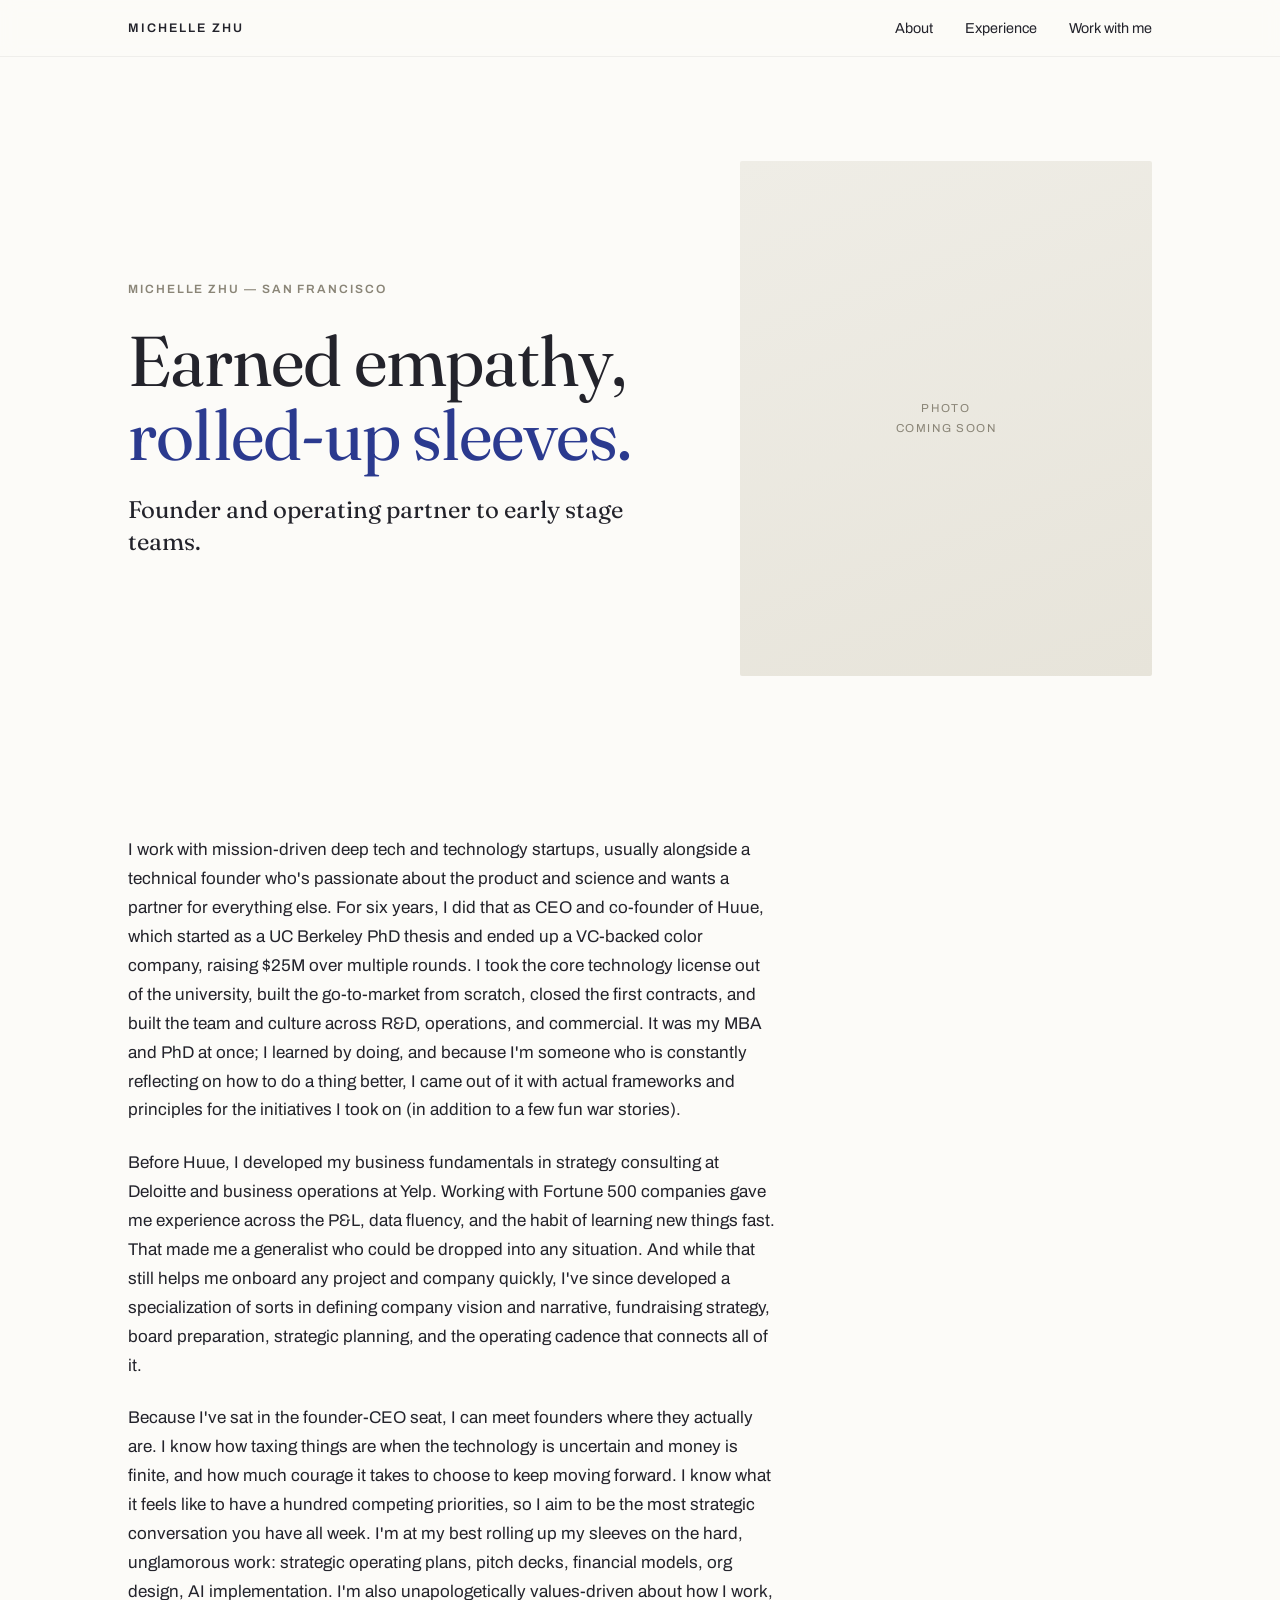
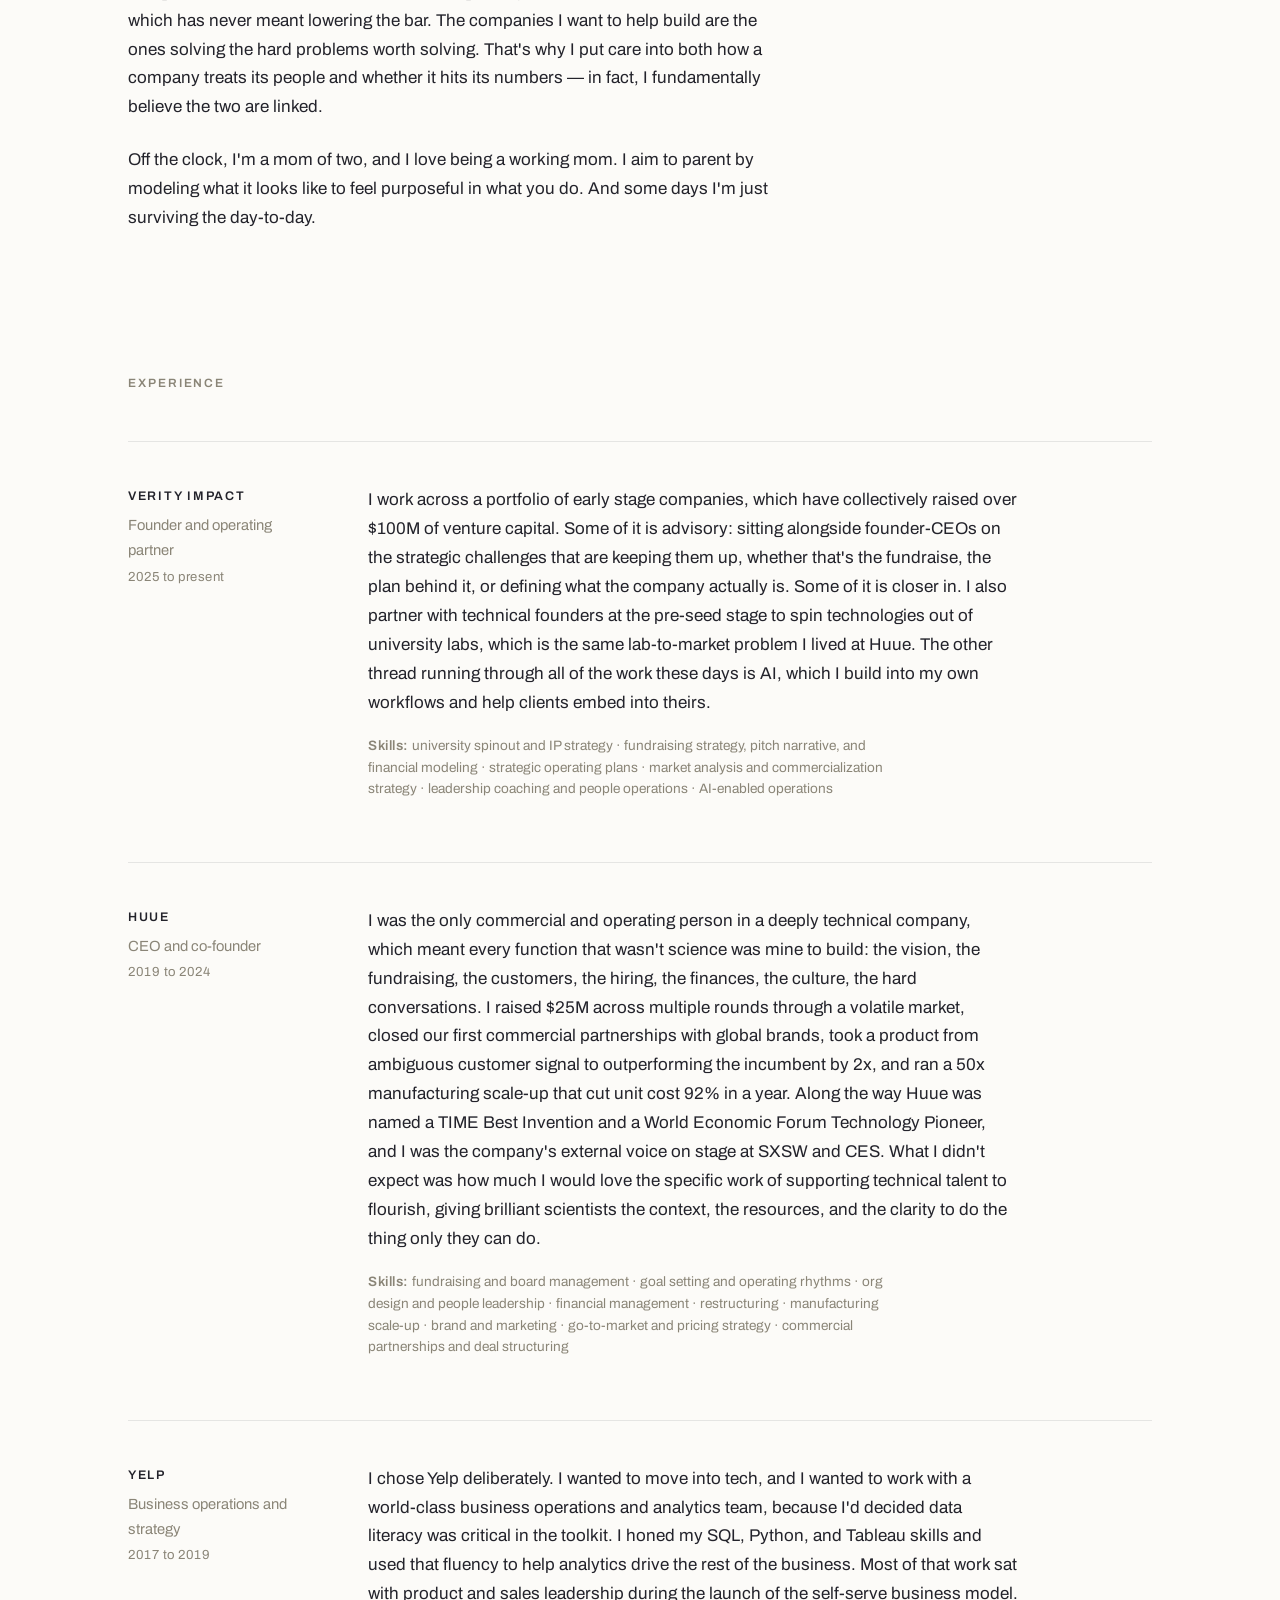
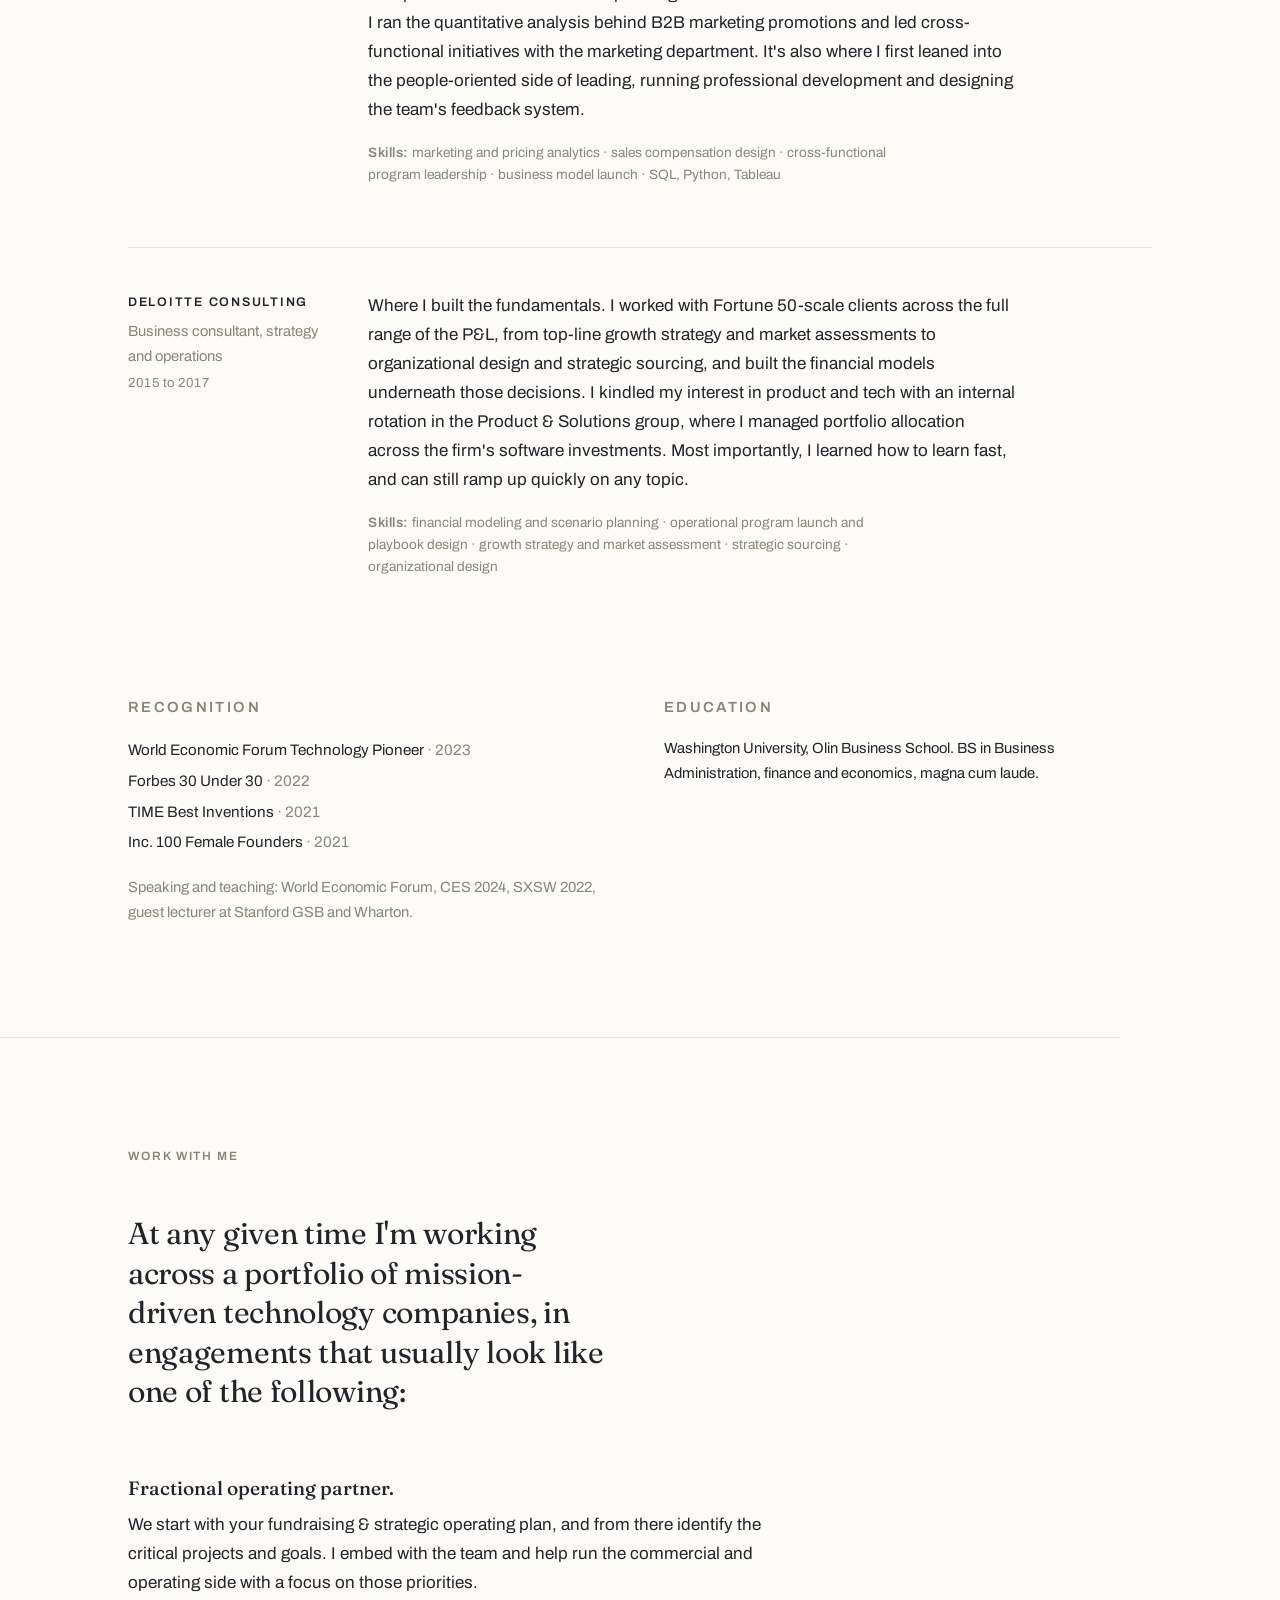
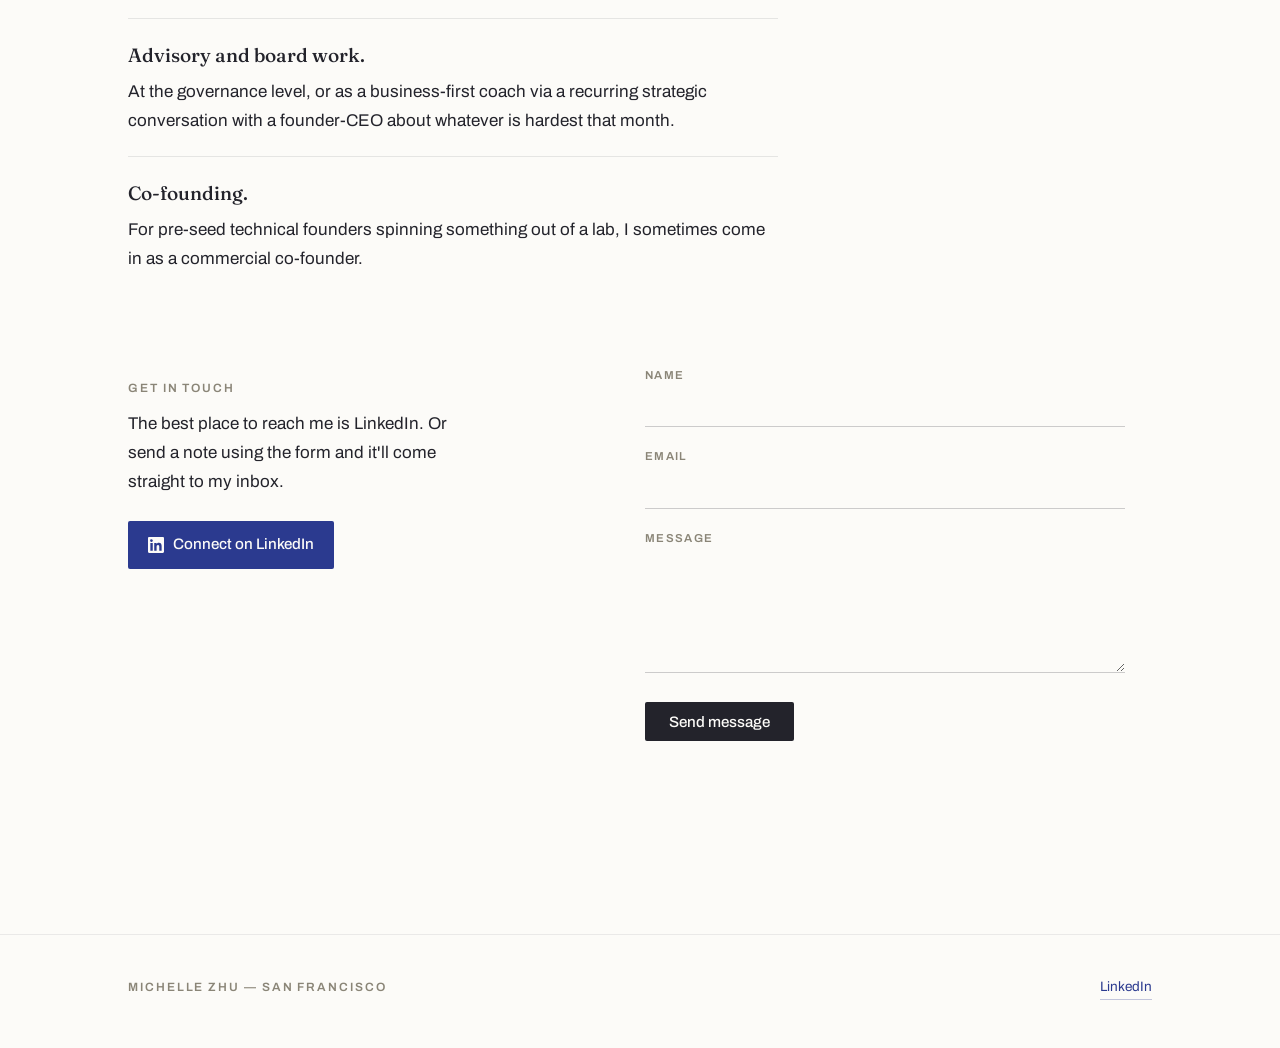
==== index.html @ 16672017 "Build personal website: single-page index.html per brief" ====
<!DOCTYPE html>
<html lang="en">
<head>
  <meta charset="UTF-8" />
  <meta name="viewport" content="width=device-width, initial-scale=1.0" />
  <title>Michelle Zhu</title>
  <meta name="description" content="Michelle Zhu — founder and operating partner to early stage deep tech and technology teams." />

  <!-- Google Fonts: Fraunces (display) + Archivo (body/UI) -->
  <link rel="preconnect" href="https://fonts.googleapis.com" />
  <link rel="preconnect" href="https://fonts.gstatic.com" crossorigin />
  <link href="https://fonts.googleapis.com/css2?family=Archivo:wght@400;500;600&family=Fraunces:opsz,wght@9..144,400;9..144,500&display=swap" rel="stylesheet" />

  <style>
    :root {
      --paper: #FCFBF8;
      --ink: #23232B;
      --indigo: #2B3A8F;
      --warm-gray: #8A8577;

      --display: "Fraunces", Georgia, serif;
      --body: "Archivo", -apple-system, BlinkMacSystemFont, "Segoe UI", sans-serif;

      --measure: 65ch;
      --max: 1120px;
    }

    * { box-sizing: border-box; }

    html { scroll-behavior: smooth; }

    body {
      margin: 0;
      background: var(--paper);
      color: var(--ink);
      font-family: var(--body);
      font-size: 1.0625rem;
      line-height: 1.7;
      -webkit-font-smoothing: antialiased;
      text-rendering: optimizeLegibility;
    }

    /* Selection nods to the accent */
    ::selection { background: rgba(43, 58, 143, 0.14); }

    a {
      color: var(--indigo);
      text-decoration: none;
      border-bottom: 1px solid rgba(43, 58, 143, 0.28);
      transition: border-color 0.15s ease;
    }
    a:hover { border-bottom-color: var(--indigo); }

    /* ---------- Layout helpers ---------- */
    .wrap {
      width: 100%;
      max-width: var(--max);
      margin: 0 auto;
      padding: 0 clamp(1.25rem, 5vw, 3rem);
    }

    .measure { max-width: var(--measure); }

    .label {
      font-family: var(--body);
      font-size: 0.75rem;
      font-weight: 600;
      letter-spacing: 0.16em;
      text-transform: uppercase;
      color: var(--warm-gray);
    }

    /* ---------- Top nav ---------- */
    .nav {
      position: sticky;
      top: 0;
      z-index: 50;
      background: rgba(252, 251, 248, 0.88);
      backdrop-filter: saturate(140%) blur(8px);
      -webkit-backdrop-filter: saturate(140%) blur(8px);
      border-bottom: 1px solid rgba(35, 35, 43, 0.06);
    }
    .nav-inner {
      display: flex;
      align-items: center;
      justify-content: space-between;
      padding-top: 1rem;
      padding-bottom: 1rem;
    }
    .brand {
      font-family: var(--body);
      font-size: 0.78rem;
      font-weight: 600;
      letter-spacing: 0.16em;
      text-transform: uppercase;
      color: var(--ink);
      border: none;
    }
    .brand:hover { border: none; }
    .nav-links {
      display: flex;
      gap: 2rem;
      align-items: center;
    }
    .nav-links a {
      font-size: 0.9rem;
      color: var(--ink);
      border: none;
    }
    .nav-links a:hover { color: var(--indigo); border: none; }

    .nav-toggle {
      display: none;
      background: none;
      border: none;
      cursor: pointer;
      padding: 0.4rem;
      color: var(--ink);
    }
    .nav-toggle svg { display: block; }

    /* ---------- Hero ---------- */
    .hero {
      padding-top: clamp(3.5rem, 9vw, 6.5rem);
      padding-bottom: clamp(2.5rem, 6vw, 4rem);
    }
    .hero-grid {
      display: grid;
      grid-template-columns: 1fr;
      gap: clamp(2rem, 5vw, 3.5rem);
      align-items: start;
    }
    @media (min-width: 860px) {
      .hero-grid {
        grid-template-columns: minmax(0, 1.35fr) minmax(0, 1fr);
        align-items: center;
      }
    }

    .hero .kicker {
      margin: 0 0 1.5rem;
    }
    .hero h1 {
      font-family: var(--display);
      font-weight: 400;
      font-size: clamp(2.6rem, 6.4vw, 4.4rem);
      line-height: 1.05;
      letter-spacing: -0.015em;
      margin: 0 0 1.4rem;
    }
    .hero h1 .accent { color: var(--indigo); }
    .hero .subhead {
      font-family: var(--display);
      font-weight: 400;
      font-size: clamp(1.15rem, 2.4vw, 1.5rem);
      line-height: 1.35;
      color: var(--ink);
      max-width: 34ch;
      margin: 0;
    }

    /* Photo */
    .portrait {
      width: 100%;
      aspect-ratio: 4 / 5;
      background: linear-gradient(160deg, #EFEDE6 0%, #E7E4DA 100%);
      border-radius: 2px;
      display: flex;
      align-items: center;
      justify-content: center;
      overflow: hidden;
    }
    .portrait img {
      width: 100%;
      height: 100%;
      object-fit: cover;
      display: block;
    }
    .portrait .placeholder {
      font-family: var(--body);
      font-size: 0.72rem;
      letter-spacing: 0.14em;
      text-transform: uppercase;
      color: var(--warm-gray);
      text-align: center;
      padding: 1rem;
    }

    /* ---------- Sections ---------- */
    section { scroll-margin-top: 5rem; }

    .section {
      padding-top: clamp(3.5rem, 8vw, 6rem);
      padding-bottom: clamp(1rem, 3vw, 2rem);
    }
    .section-head {
      margin-bottom: clamp(2rem, 4vw, 3rem);
    }

    .narrative p {
      max-width: var(--measure);
      margin: 0 0 1.5rem;
    }
    .narrative p:last-child { margin-bottom: 0; }

    /* thin divider */
    .rule {
      border: none;
      border-top: 1px solid rgba(35, 35, 43, 0.1);
      margin: clamp(3rem, 7vw, 5rem) 0 0;
      max-width: var(--max);
    }

    /* ---------- Experience ---------- */
    .xp-intro {
      font-family: var(--display);
      font-size: clamp(1.35rem, 3vw, 1.9rem);
      font-weight: 400;
      line-height: 1.3;
      letter-spacing: -0.01em;
      max-width: 24ch;
      margin: 0;
    }

    .entry {
      padding: clamp(2rem, 4vw, 2.75rem) 0;
      border-top: 1px solid rgba(35, 35, 43, 0.1);
    }
    .entry:first-of-type { border-top: none; padding-top: 0; }

    .entry-grid {
      display: grid;
      grid-template-columns: 1fr;
      gap: 0.35rem 3rem;
    }
    @media (min-width: 820px) {
      .entry-grid {
        grid-template-columns: 12rem minmax(0, 1fr);
        gap: 0 3rem;
      }
    }

    .entry-org {
      font-family: var(--body);
      font-size: 0.78rem;
      font-weight: 600;
      letter-spacing: 0.14em;
      text-transform: uppercase;
      color: var(--ink);
      margin: 0 0 0.35rem;
    }
    .entry-meta {
      font-size: 0.92rem;
      color: var(--warm-gray);
      margin: 0;
    }
    .entry-dates {
      display: block;
      margin-top: 0.15rem;
      font-size: 0.82rem;
      letter-spacing: 0.04em;
      color: var(--warm-gray);
    }
    .entry-body p {
      max-width: var(--measure);
      margin: 0 0 1.1rem;
    }
    .skills {
      max-width: var(--measure);
      font-size: 0.85rem;
      line-height: 1.6;
      color: var(--warm-gray);
      margin: 0;
    }
    .skills .skills-label {
      font-weight: 600;
      letter-spacing: 0.04em;
    }

    /* Recognition + Education compact blocks */
    .compact-grid {
      display: grid;
      grid-template-columns: 1fr;
      gap: clamp(2rem, 5vw, 3rem);
      margin-top: clamp(2.5rem, 5vw, 3.5rem);
    }
    @media (min-width: 720px) {
      .compact-grid { grid-template-columns: 1fr 1fr; }
    }
    .compact h3 {
      margin: 0 0 1rem;
    }
    .compact ul {
      list-style: none;
      padding: 0;
      margin: 0 0 1rem;
      max-width: var(--measure);
    }
    .compact li {
      font-size: 0.95rem;
      color: var(--ink);
      padding: 0.15rem 0;
    }
    .compact li .year { color: var(--warm-gray); }
    .compact p {
      font-size: 0.92rem;
      color: var(--warm-gray);
      max-width: var(--measure);
      margin: 0;
    }

    /* ---------- Work with me ---------- */
    .offer {
      margin: clamp(1.5rem, 4vw, 2.5rem) 0 0;
    }
    .offer-item {
      max-width: var(--measure);
      padding: 1.25rem 0;
      border-top: 1px solid rgba(35, 35, 43, 0.1);
    }
    .offer-item:first-child { border-top: none; }
    .offer-item h3 {
      font-family: var(--display);
      font-weight: 500;
      font-size: 1.2rem;
      margin: 0 0 0.4rem;
      display: inline;
    }
    .offer-item p {
      margin: 0.4rem 0 0;
    }

    /* Contact */
    .contact {
      margin-top: clamp(3rem, 6vw, 4.5rem);
      display: grid;
      grid-template-columns: 1fr;
      gap: clamp(2rem, 5vw, 3.5rem);
    }
    @media (min-width: 820px) {
      .contact { grid-template-columns: minmax(0, 1fr) minmax(0, 1.1fr); }
    }
    .contact-intro p { max-width: 34ch; margin: 0.75rem 0 0; }

    .btn-linkedin {
      display: inline-flex;
      align-items: center;
      gap: 0.55rem;
      margin-top: 1.5rem;
      font-family: var(--body);
      font-size: 0.95rem;
      font-weight: 500;
      color: var(--paper);
      background: var(--indigo);
      padding: 0.7rem 1.25rem;
      border-radius: 2px;
      border: none;
      transition: background 0.15s ease;
    }
    .btn-linkedin:hover { background: #22307a; border: none; }
    .btn-linkedin svg { display: block; }

    /* Form */
    form { max-width: 30rem; }
    .field { margin-bottom: 1.25rem; }
    .field label {
      display: block;
      font-size: 0.72rem;
      font-weight: 600;
      letter-spacing: 0.12em;
      text-transform: uppercase;
      color: var(--warm-gray);
      margin-bottom: 0.5rem;
    }
    .field input,
    .field textarea {
      width: 100%;
      font-family: var(--body);
      font-size: 1rem;
      color: var(--ink);
      background: transparent;
      border: none;
      border-bottom: 1px solid rgba(35, 35, 43, 0.22);
      padding: 0.5rem 0;
      border-radius: 0;
      transition: border-color 0.15s ease;
    }
    .field textarea {
      resize: vertical;
      min-height: 5.5rem;
      line-height: 1.55;
    }
    .field input:focus,
    .field textarea:focus {
      outline: none;
      border-bottom-color: var(--indigo);
    }
    .btn-submit {
      font-family: var(--body);
      font-size: 0.95rem;
      font-weight: 500;
      color: var(--paper);
      background: var(--ink);
      border: none;
      padding: 0.7rem 1.5rem;
      border-radius: 2px;
      cursor: pointer;
      transition: background 0.15s ease;
    }
    .btn-submit:hover { background: #000; }
    .form-status {
      margin-top: 1rem;
      font-size: 0.9rem;
      color: var(--indigo);
      min-height: 1.2rem;
    }
    .form-status.error { color: #a13b2b; }

    /* ---------- Footer ---------- */
    footer {
      margin-top: clamp(4rem, 9vw, 7rem);
      padding: 2.5rem 0 3rem;
      border-top: 1px solid rgba(35, 35, 43, 0.08);
    }
    .footer-inner {
      display: flex;
      flex-wrap: wrap;
      gap: 0.5rem 1.5rem;
      align-items: baseline;
      justify-content: space-between;
    }
    footer .label { color: var(--warm-gray); }
    footer a { font-size: 0.85rem; }

    /* ---------- Mobile nav ---------- */
    @media (max-width: 719px) {
      .nav-toggle { display: inline-flex; }
      .nav-links {
        position: absolute;
        top: 100%;
        left: 0;
        right: 0;
        flex-direction: column;
        gap: 0;
        align-items: stretch;
        background: var(--paper);
        border-bottom: 1px solid rgba(35, 35, 43, 0.08);
        max-height: 0;
        overflow: hidden;
        transition: max-height 0.25s ease;
      }
      .nav-links.open { max-height: 240px; }
      .nav-links a {
        padding: 0.9rem clamp(1.25rem, 5vw, 3rem);
        border-bottom: 1px solid rgba(35, 35, 43, 0.06);
      }
    }

    @media (prefers-reduced-motion: reduce) {
      html { scroll-behavior: auto; }
      * { transition: none !important; }
    }
  </style>
</head>
<body>

  <!-- ===================== NAV ===================== -->
  <header class="nav">
    <div class="wrap nav-inner">
      <a href="#top" class="brand">Michelle Zhu</a>
      <button class="nav-toggle" aria-label="Menu" aria-expanded="false" aria-controls="nav-links">
        <svg width="22" height="22" viewBox="0 0 22 22" fill="none" stroke="currentColor" stroke-width="1.5">
          <line x1="3" y1="7" x2="19" y2="7" />
          <line x1="3" y1="15" x2="19" y2="15" />
        </svg>
      </button>
      <nav class="nav-links" id="nav-links">
        <a href="#about">About</a>
        <a href="#experience">Experience</a>
        <a href="#work">Work with me</a>
      </nav>
    </div>
  </header>

  <a id="top"></a>

  <!-- ===================== HERO / ABOUT ===================== -->
  <section id="about" class="hero">
    <div class="wrap">
      <div class="hero-grid">
        <div>
          <p class="label kicker">Michelle Zhu — San Francisco</p>
          <h1>Earned empathy,<br /><span class="accent">rolled-up sleeves.</span></h1>
          <p class="subhead">Founder and operating partner to early stage teams.</p>
        </div>
        <div class="portrait">
          <!-- Replace this placeholder with: <img src="michelle.jpg" alt="Michelle Zhu" /> -->
          <span class="placeholder">Photo<br />coming soon</span>
        </div>
      </div>
    </div>
  </section>

  <!-- ===================== ABOUT NARRATIVE ===================== -->
  <section class="section">
    <div class="wrap narrative">
      <p>I work with mission-driven deep tech and technology startups, usually alongside a technical founder who's passionate about the product and science and wants a partner for everything else. For six years, I did that as CEO and co-founder of Huue, which started as a UC Berkeley PhD thesis and ended up a VC-backed color company, raising $25M over multiple rounds. I took the core technology license out of the university, built the go-to-market from scratch, closed the first contracts, and built the team and culture across R&D, operations, and commercial. It was my MBA and PhD at once; I learned by doing, and because I'm someone who is constantly reflecting on how to do a thing better, I came out of it with actual frameworks and principles for the initiatives I took on (in addition to a few fun war stories).</p>

      <p>Before Huue, I developed my business fundamentals in strategy consulting at Deloitte and business operations at Yelp. Working with Fortune 500 companies gave me experience across the P&L, data fluency, and the habit of learning new things fast. That made me a generalist who could be dropped into any situation. And while that still helps me onboard any project and company quickly, I've since developed a specialization of sorts in defining company vision and narrative, fundraising strategy, board preparation, strategic planning, and the operating cadence that connects all of it.</p>

      <p>Because I've sat in the founder-CEO seat, I can meet founders where they actually are. I know how taxing things are when the technology is uncertain and money is finite, and how much courage it takes to choose to keep moving forward. I know what it feels like to have a hundred competing priorities, so I aim to be the most strategic conversation you have all week. I'm at my best rolling up my sleeves on the hard, unglamorous work: strategic operating plans, pitch decks, financial models, org design, AI implementation. I'm also unapologetically values-driven about how I work, which has never meant lowering the bar. The companies I want to help build are the ones solving the hard problems worth solving. That's why I put care into both how a company treats its people and whether it hits its numbers — in fact, I fundamentally believe the two are linked.</p>

      <p>Off the clock, I'm a mom of two, and I love being a working mom. I aim to parent by modeling what it looks like to feel purposeful in what you do. And some days I'm just surviving the day-to-day.</p>
    </div>
  </section>

  <!-- ===================== EXPERIENCE ===================== -->
  <section id="experience" class="section">
    <div class="wrap">
      <div class="section-head">
        <p class="label">Experience</p>
      </div>

      <!-- Verity Impact -->
      <div class="entry">
        <div class="entry-grid">
          <div>
            <p class="entry-org">Verity Impact</p>
            <p class="entry-meta">Founder and operating partner
              <span class="entry-dates">2025 to present</span>
            </p>
          </div>
          <div class="entry-body">
            <p>I work across a portfolio of early stage companies, which have collectively raised over $100M of venture capital. Some of it is advisory: sitting alongside founder-CEOs on the strategic challenges that are keeping them up, whether that's the fundraise, the plan behind it, or defining what the company actually is. Some of it is closer in. I also partner with technical founders at the pre-seed stage to spin technologies out of university labs, which is the same lab-to-market problem I lived at Huue. The other thread running through all of the work these days is AI, which I build into my own workflows and help clients embed into theirs.</p>
            <p class="skills"><span class="skills-label">Skills:</span> university spinout and IP strategy · fundraising strategy, pitch narrative, and financial modeling · strategic operating plans · market analysis and commercialization strategy · leadership coaching and people operations · AI-enabled operations</p>
          </div>
        </div>
      </div>

      <!-- Huue -->
      <div class="entry">
        <div class="entry-grid">
          <div>
            <p class="entry-org">Huue</p>
            <p class="entry-meta">CEO and co-founder
              <span class="entry-dates">2019 to 2024</span>
            </p>
          </div>
          <div class="entry-body">
            <p>I was the only commercial and operating person in a deeply technical company, which meant every function that wasn't science was mine to build: the vision, the fundraising, the customers, the hiring, the finances, the culture, the hard conversations. I raised $25M across multiple rounds through a volatile market, closed our first commercial partnerships with global brands, took a product from ambiguous customer signal to outperforming the incumbent by 2x, and ran a 50x manufacturing scale-up that cut unit cost 92% in a year. Along the way Huue was named a TIME Best Invention and a World Economic Forum Technology Pioneer, and I was the company's external voice on stage at SXSW and CES. What I didn't expect was how much I would love the specific work of supporting technical talent to flourish, giving brilliant scientists the context, the resources, and the clarity to do the thing only they can do.</p>
            <p class="skills"><span class="skills-label">Skills:</span> fundraising and board management · goal setting and operating rhythms · org design and people leadership · financial management · restructuring · manufacturing scale-up · brand and marketing · go-to-market and pricing strategy · commercial partnerships and deal structuring</p>
          </div>
        </div>
      </div>

      <!-- Yelp -->
      <div class="entry">
        <div class="entry-grid">
          <div>
            <p class="entry-org">Yelp</p>
            <p class="entry-meta">Business operations and strategy
              <span class="entry-dates">2017 to 2019</span>
            </p>
          </div>
          <div class="entry-body">
            <p>I chose Yelp deliberately. I wanted to move into tech, and I wanted to work with a world-class business operations and analytics team, because I'd decided data literacy was critical in the toolkit. I honed my SQL, Python, and Tableau skills and used that fluency to help analytics drive the rest of the business. Most of that work sat with product and sales leadership during the launch of the self-serve business model. I ran the quantitative analysis behind B2B marketing promotions and led cross-functional initiatives with the marketing department. It's also where I first leaned into the people-oriented side of leading, running professional development and designing the team's feedback system.</p>
            <p class="skills"><span class="skills-label">Skills:</span> marketing and pricing analytics · sales compensation design · cross-functional program leadership · business model launch · SQL, Python, Tableau</p>
          </div>
        </div>
      </div>

      <!-- Deloitte -->
      <div class="entry">
        <div class="entry-grid">
          <div>
            <p class="entry-org">Deloitte Consulting</p>
            <p class="entry-meta">Business consultant, strategy and operations
              <span class="entry-dates">2015 to 2017</span>
            </p>
          </div>
          <div class="entry-body">
            <p>Where I built the fundamentals. I worked with Fortune 50-scale clients across the full range of the P&L, from top-line growth strategy and market assessments to organizational design and strategic sourcing, and built the financial models underneath those decisions. I kindled my interest in product and tech with an internal rotation in the Product & Solutions group, where I managed portfolio allocation across the firm's software investments. Most importantly, I learned how to learn fast, and can still ramp up quickly on any topic.</p>
            <p class="skills"><span class="skills-label">Skills:</span> financial modeling and scenario planning · operational program launch and playbook design · growth strategy and market assessment · strategic sourcing · organizational design</p>
          </div>
        </div>
      </div>

      <!-- Recognition + Education -->
      <div class="compact-grid">
        <div class="compact">
          <p class="label" style="margin-bottom: 1rem;">Recognition</p>
          <ul>
            <li>World Economic Forum Technology Pioneer <span class="year">· 2023</span></li>
            <li>Forbes 30 Under 30 <span class="year">· 2022</span></li>
            <li>TIME Best Inventions <span class="year">· 2021</span></li>
            <li>Inc. 100 Female Founders <span class="year">· 2021</span></li>
          </ul>
          <p>Speaking and teaching: World Economic Forum, CES 2024, SXSW 2022, guest lecturer at Stanford GSB and Wharton.</p>
        </div>
        <div class="compact">
          <p class="label" style="margin-bottom: 1rem;">Education</p>
          <p style="color: var(--ink);">Washington University, Olin Business School. BS in Business Administration, finance and economics, magna cum laude.</p>
        </div>
      </div>
    </div>
  </section>

  <hr class="rule" />

  <!-- ===================== WORK WITH ME ===================== -->
  <section id="work" class="section">
    <div class="wrap">
      <div class="section-head">
        <p class="label">Work with me</p>
      </div>

      <p class="xp-intro">At any given time I'm working across a portfolio of mission-driven technology companies, in engagements that usually look like one of the following:</p>

      <div class="offer">
        <div class="offer-item">
          <h3>Fractional operating partner.</h3>
          <p>We start with your fundraising &amp; strategic operating plan, and from there identify the critical projects and goals. I embed with the team and help run the commercial and operating side with a focus on those priorities.</p>
        </div>
        <div class="offer-item">
          <h3>Advisory and board work.</h3>
          <p>At the governance level, or as a business-first coach via a recurring strategic conversation with a founder-CEO about whatever is hardest that month.</p>
        </div>
        <div class="offer-item">
          <h3>Co-founding.</h3>
          <p>For pre-seed technical founders spinning something out of a lab, I sometimes come in as a commercial co-founder.</p>
        </div>
      </div>

      <!-- Contact -->
      <div class="contact">
        <div class="contact-intro">
          <p class="label">Get in touch</p>
          <p>The best place to reach me is LinkedIn. Or send a note using the form and it'll come straight to my inbox.</p>
          <a class="btn-linkedin" href="https://linkedin.com/in/michellejzhu35" target="_blank" rel="noopener">
            <svg width="16" height="16" viewBox="0 0 24 24" fill="currentColor" aria-hidden="true">
              <path d="M20.45 20.45h-3.56v-5.57c0-1.33-.02-3.04-1.85-3.04-1.85 0-2.14 1.45-2.14 2.94v5.67H9.35V9h3.42v1.56h.05c.48-.9 1.64-1.85 3.37-1.85 3.6 0 4.27 2.37 4.27 5.46v6.28zM5.34 7.43a2.07 2.07 0 1 1 0-4.13 2.07 2.07 0 0 1 0 4.13zM7.12 20.45H3.55V9h3.57v11.45zM22.22 0H1.77C.79 0 0 .77 0 1.73v20.54C0 23.22.79 24 1.77 24h20.45c.98 0 1.78-.78 1.78-1.73V1.73C24 .77 23.2 0 22.22 0z"/>
            </svg>
            Connect on LinkedIn
          </a>
        </div>

        <div class="contact-form">
          <!-- Formspree: replace FORMSPREE_ENDPOINT with your real endpoint, e.g. https://formspree.io/f/abcdwxyz -->
          <form id="contact-form" action="https://formspree.io/f/FORMSPREE_ENDPOINT" method="POST">
            <div class="field">
              <label for="name">Name</label>
              <input type="text" id="name" name="name" autocomplete="name" required />
            </div>
            <div class="field">
              <label for="email">Email</label>
              <input type="email" id="email" name="email" autocomplete="email" required />
            </div>
            <div class="field">
              <label for="message">Message</label>
              <textarea id="message" name="message" rows="4" required></textarea>
            </div>
            <button type="submit" class="btn-submit">Send message</button>
            <p class="form-status" id="form-status" role="status" aria-live="polite"></p>
          </form>
        </div>
      </div>
    </div>
  </section>

  <!-- ===================== FOOTER ===================== -->
  <footer>
    <div class="wrap footer-inner">
      <span class="label">Michelle Zhu — San Francisco</span>
      <a href="https://linkedin.com/in/michellejzhu35" target="_blank" rel="noopener">LinkedIn</a>
    </div>
  </footer>

  <script>
    // Mobile nav toggle
    (function () {
      var toggle = document.querySelector('.nav-toggle');
      var links = document.getElementById('nav-links');
      toggle.addEventListener('click', function () {
        var open = links.classList.toggle('open');
        toggle.setAttribute('aria-expanded', open ? 'true' : 'false');
      });
      // Close menu after tapping a link (mobile)
      links.querySelectorAll('a').forEach(function (a) {
        a.addEventListener('click', function () {
          links.classList.remove('open');
          toggle.setAttribute('aria-expanded', 'false');
        });
      });
    })();

    // Contact form — AJAX submit to Formspree so the visitor stays on the page
    (function () {
      var form = document.getElementById('contact-form');
      var status = document.getElementById('form-status');

      form.addEventListener('submit', function (e) {
        e.preventDefault();

        // Guard: remind to swap the placeholder endpoint before going live
        if (form.action.indexOf('FORMSPREE_ENDPOINT') !== -1) {
          status.className = 'form-status error';
          status.textContent = 'Form not connected yet — add your Formspree endpoint.';
          return;
        }

        var data = new FormData(form);
        status.className = 'form-status';
        status.textContent = 'Sending…';

        fetch(form.action, {
          method: 'POST',
          body: data,
          headers: { 'Accept': 'application/json' }
        }).then(function (response) {
          if (response.ok) {
            form.reset();
            status.textContent = 'Thank you — your message is on its way.';
          } else {
            response.json().then(function (d) {
              var msg = (d && d.errors) ? d.errors.map(function (x) { return x.message; }).join(', ') : 'Something went wrong.';
              status.className = 'form-status error';
              status.textContent = msg;
            }).catch(function () {
              status.className = 'form-status error';
              status.textContent = 'Something went wrong. Please try LinkedIn instead.';
            });
          }
        }).catch(function () {
          status.className = 'form-status error';
          status.textContent = 'Network error. Please try LinkedIn instead.';
        });
      });
    })();
  </script>
</body>
</html>
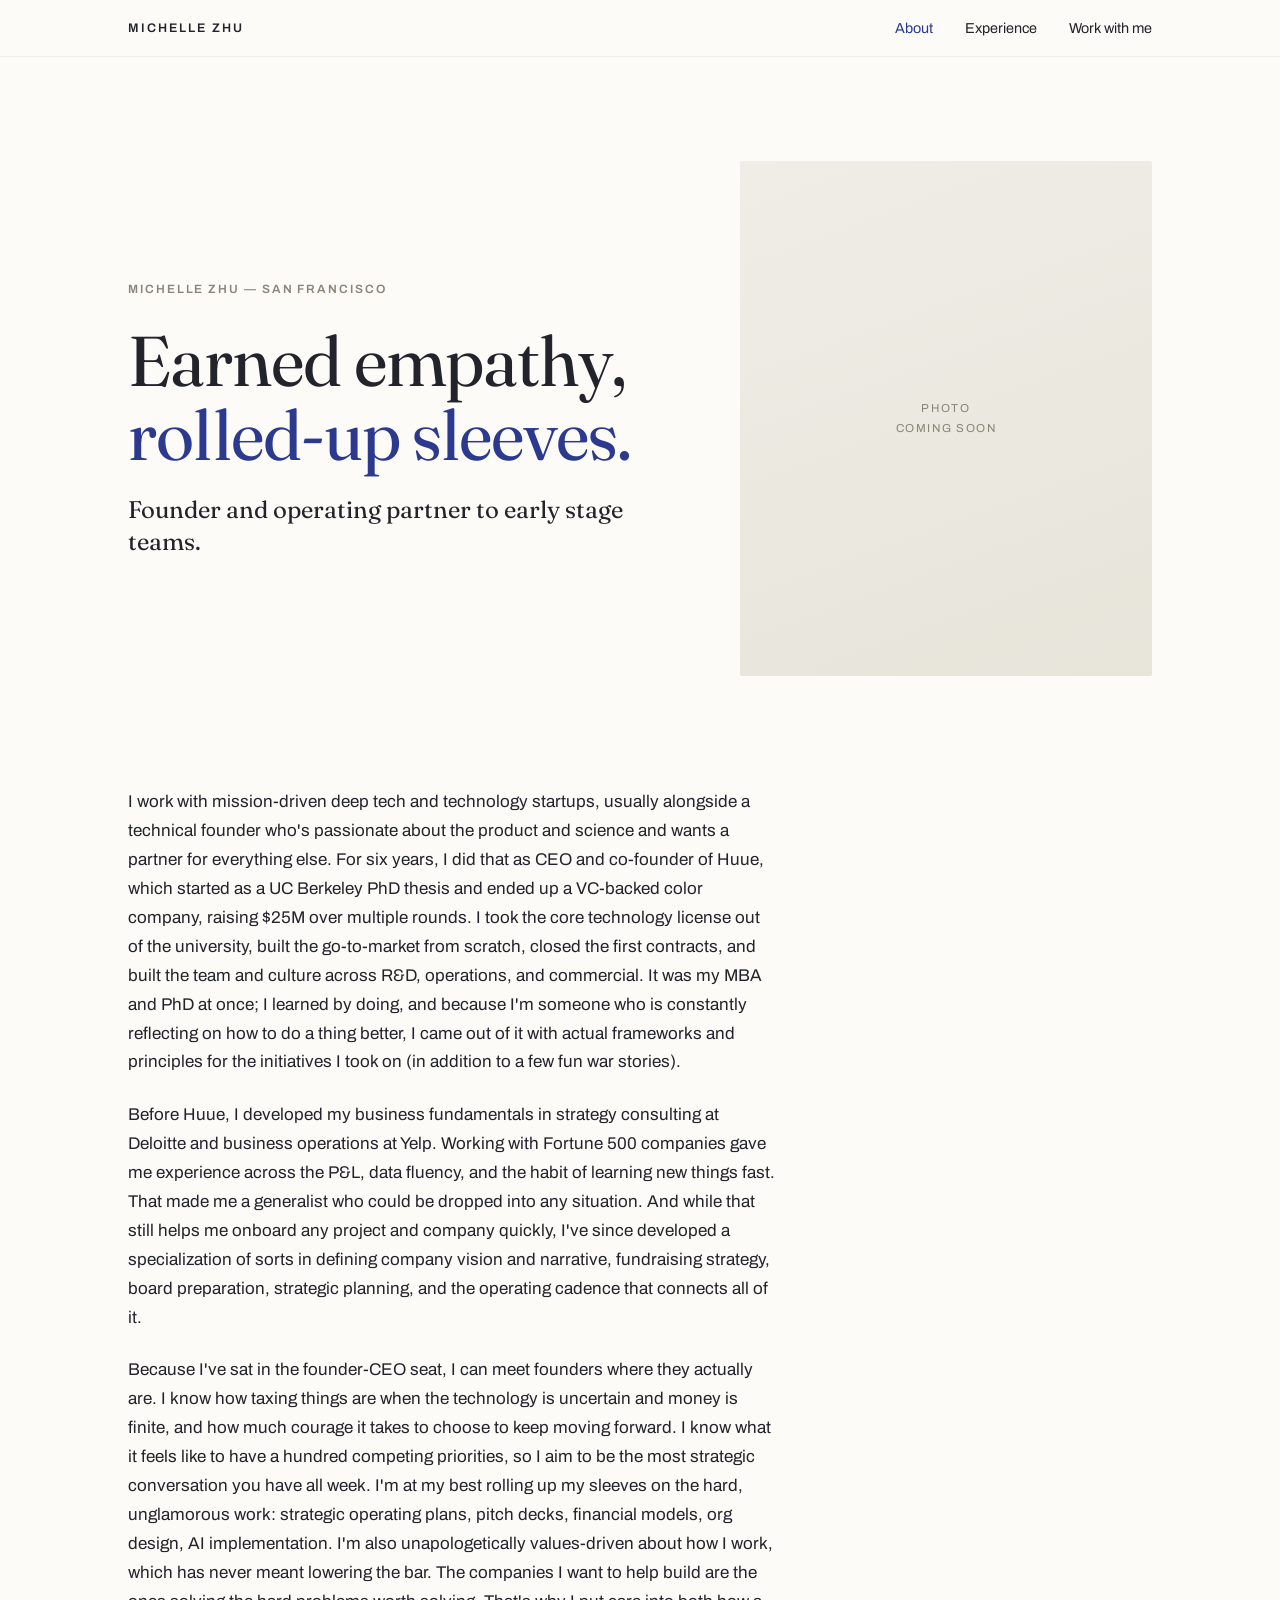
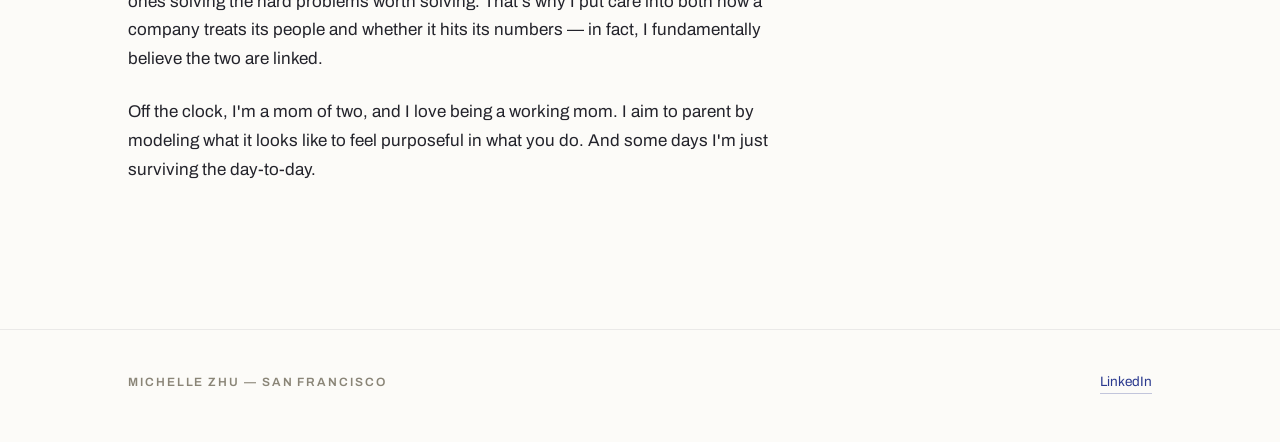
==== commit e478f890: "Split site into three pages: About, Experience, Work with me Move shared CSS to styles.css and JS to" ====
--- a/index.html
+++ b/index.html
@@ -11,463 +11,14 @@
   <link rel="preconnect" href="https://fonts.gstatic.com" crossorigin />
   <link href="https://fonts.googleapis.com/css2?family=Archivo:wght@400;500;600&family=Fraunces:opsz,wght@9..144,400;9..144,500&display=swap" rel="stylesheet" />
 
-  <style>
-    :root {
-      --paper: #FCFBF8;
-      --ink: #23232B;
-      --indigo: #2B3A8F;
-      --warm-gray: #8A8577;
-
-      --display: "Fraunces", Georgia, serif;
-      --body: "Archivo", -apple-system, BlinkMacSystemFont, "Segoe UI", sans-serif;
-
-      --measure: 65ch;
-      --max: 1120px;
-    }
-
-    * { box-sizing: border-box; }
-
-    html { scroll-behavior: smooth; }
-
-    body {
-      margin: 0;
-      background: var(--paper);
-      color: var(--ink);
-      font-family: var(--body);
-      font-size: 1.0625rem;
-      line-height: 1.7;
-      -webkit-font-smoothing: antialiased;
-      text-rendering: optimizeLegibility;
-    }
-
-    /* Selection nods to the accent */
-    ::selection { background: rgba(43, 58, 143, 0.14); }
-
-    a {
-      color: var(--indigo);
-      text-decoration: none;
-      border-bottom: 1px solid rgba(43, 58, 143, 0.28);
-      transition: border-color 0.15s ease;
-    }
-    a:hover { border-bottom-color: var(--indigo); }
-
-    /* ---------- Layout helpers ---------- */
-    .wrap {
-      width: 100%;
-      max-width: var(--max);
-      margin: 0 auto;
-      padding: 0 clamp(1.25rem, 5vw, 3rem);
-    }
-
-    .measure { max-width: var(--measure); }
-
-    .label {
-      font-family: var(--body);
-      font-size: 0.75rem;
-      font-weight: 600;
-      letter-spacing: 0.16em;
-      text-transform: uppercase;
-      color: var(--warm-gray);
-    }
-
-    /* ---------- Top nav ---------- */
-    .nav {
-      position: sticky;
-      top: 0;
-      z-index: 50;
-      background: rgba(252, 251, 248, 0.88);
-      backdrop-filter: saturate(140%) blur(8px);
-      -webkit-backdrop-filter: saturate(140%) blur(8px);
-      border-bottom: 1px solid rgba(35, 35, 43, 0.06);
-    }
-    .nav-inner {
-      display: flex;
-      align-items: center;
-      justify-content: space-between;
-      padding-top: 1rem;
-      padding-bottom: 1rem;
-    }
-    .brand {
-      font-family: var(--body);
-      font-size: 0.78rem;
-      font-weight: 600;
-      letter-spacing: 0.16em;
-      text-transform: uppercase;
-      color: var(--ink);
-      border: none;
-    }
-    .brand:hover { border: none; }
-    .nav-links {
-      display: flex;
-      gap: 2rem;
-      align-items: center;
-    }
-    .nav-links a {
-      font-size: 0.9rem;
-      color: var(--ink);
-      border: none;
-    }
-    .nav-links a:hover { color: var(--indigo); border: none; }
-
-    .nav-toggle {
-      display: none;
-      background: none;
-      border: none;
-      cursor: pointer;
-      padding: 0.4rem;
-      color: var(--ink);
-    }
-    .nav-toggle svg { display: block; }
-
-    /* ---------- Hero ---------- */
-    .hero {
-      padding-top: clamp(3.5rem, 9vw, 6.5rem);
-      padding-bottom: clamp(2.5rem, 6vw, 4rem);
-    }
-    .hero-grid {
-      display: grid;
-      grid-template-columns: 1fr;
-      gap: clamp(2rem, 5vw, 3.5rem);
-      align-items: start;
-    }
-    @media (min-width: 860px) {
-      .hero-grid {
-        grid-template-columns: minmax(0, 1.35fr) minmax(0, 1fr);
-        align-items: center;
-      }
-    }
-
-    .hero .kicker {
-      margin: 0 0 1.5rem;
-    }
-    .hero h1 {
-      font-family: var(--display);
-      font-weight: 400;
-      font-size: clamp(2.6rem, 6.4vw, 4.4rem);
-      line-height: 1.05;
-      letter-spacing: -0.015em;
-      margin: 0 0 1.4rem;
-    }
-    .hero h1 .accent { color: var(--indigo); }
-    .hero .subhead {
-      font-family: var(--display);
-      font-weight: 400;
-      font-size: clamp(1.15rem, 2.4vw, 1.5rem);
-      line-height: 1.35;
-      color: var(--ink);
-      max-width: 34ch;
-      margin: 0;
-    }
-
-    /* Photo */
-    .portrait {
-      width: 100%;
-      aspect-ratio: 4 / 5;
-      background: linear-gradient(160deg, #EFEDE6 0%, #E7E4DA 100%);
-      border-radius: 2px;
-      display: flex;
-      align-items: center;
-      justify-content: center;
-      overflow: hidden;
-    }
-    .portrait img {
-      width: 100%;
-      height: 100%;
-      object-fit: cover;
-      display: block;
-    }
-    .portrait .placeholder {
-      font-family: var(--body);
-      font-size: 0.72rem;
-      letter-spacing: 0.14em;
-      text-transform: uppercase;
-      color: var(--warm-gray);
-      text-align: center;
-      padding: 1rem;
-    }
-
-    /* ---------- Sections ---------- */
-    section { scroll-margin-top: 5rem; }
-
-    .section {
-      padding-top: clamp(3.5rem, 8vw, 6rem);
-      padding-bottom: clamp(1rem, 3vw, 2rem);
-    }
-    .section-head {
-      margin-bottom: clamp(2rem, 4vw, 3rem);
-    }
-
-    .narrative p {
-      max-width: var(--measure);
-      margin: 0 0 1.5rem;
-    }
-    .narrative p:last-child { margin-bottom: 0; }
-
-    /* thin divider */
-    .rule {
-      border: none;
-      border-top: 1px solid rgba(35, 35, 43, 0.1);
-      margin: clamp(3rem, 7vw, 5rem) 0 0;
-      max-width: var(--max);
-    }
-
-    /* ---------- Experience ---------- */
-    .xp-intro {
-      font-family: var(--display);
-      font-size: clamp(1.35rem, 3vw, 1.9rem);
-      font-weight: 400;
-      line-height: 1.3;
-      letter-spacing: -0.01em;
-      max-width: 24ch;
-      margin: 0;
-    }
-
-    .entry {
-      padding: clamp(2rem, 4vw, 2.75rem) 0;
-      border-top: 1px solid rgba(35, 35, 43, 0.1);
-    }
-    .entry:first-of-type { border-top: none; padding-top: 0; }
-
-    .entry-grid {
-      display: grid;
-      grid-template-columns: 1fr;
-      gap: 0.35rem 3rem;
-    }
-    @media (min-width: 820px) {
-      .entry-grid {
-        grid-template-columns: 12rem minmax(0, 1fr);
-        gap: 0 3rem;
-      }
-    }
-
-    .entry-org {
-      font-family: var(--body);
-      font-size: 0.78rem;
-      font-weight: 600;
-      letter-spacing: 0.14em;
-      text-transform: uppercase;
-      color: var(--ink);
-      margin: 0 0 0.35rem;
-    }
-    .entry-meta {
-      font-size: 0.92rem;
-      color: var(--warm-gray);
-      margin: 0;
-    }
-    .entry-dates {
-      display: block;
-      margin-top: 0.15rem;
-      font-size: 0.82rem;
-      letter-spacing: 0.04em;
-      color: var(--warm-gray);
-    }
-    .entry-body p {
-      max-width: var(--measure);
-      margin: 0 0 1.1rem;
-    }
-    .skills {
-      max-width: var(--measure);
-      font-size: 0.85rem;
-      line-height: 1.6;
-      color: var(--warm-gray);
-      margin: 0;
-    }
-    .skills .skills-label {
-      font-weight: 600;
-      letter-spacing: 0.04em;
-    }
-
-    /* Recognition + Education compact blocks */
-    .compact-grid {
-      display: grid;
-      grid-template-columns: 1fr;
-      gap: clamp(2rem, 5vw, 3rem);
-      margin-top: clamp(2.5rem, 5vw, 3.5rem);
-    }
-    @media (min-width: 720px) {
-      .compact-grid { grid-template-columns: 1fr 1fr; }
-    }
-    .compact h3 {
-      margin: 0 0 1rem;
-    }
-    .compact ul {
-      list-style: none;
-      padding: 0;
-      margin: 0 0 1rem;
-      max-width: var(--measure);
-    }
-    .compact li {
-      font-size: 0.95rem;
-      color: var(--ink);
-      padding: 0.15rem 0;
-    }
-    .compact li .year { color: var(--warm-gray); }
-    .compact p {
-      font-size: 0.92rem;
-      color: var(--warm-gray);
-      max-width: var(--measure);
-      margin: 0;
-    }
-
-    /* ---------- Work with me ---------- */
-    .offer {
-      margin: clamp(1.5rem, 4vw, 2.5rem) 0 0;
-    }
-    .offer-item {
-      max-width: var(--measure);
-      padding: 1.25rem 0;
-      border-top: 1px solid rgba(35, 35, 43, 0.1);
-    }
-    .offer-item:first-child { border-top: none; }
-    .offer-item h3 {
-      font-family: var(--display);
-      font-weight: 500;
-      font-size: 1.2rem;
-      margin: 0 0 0.4rem;
-      display: inline;
-    }
-    .offer-item p {
-      margin: 0.4rem 0 0;
-    }
-
-    /* Contact */
-    .contact {
-      margin-top: clamp(3rem, 6vw, 4.5rem);
-      display: grid;
-      grid-template-columns: 1fr;
-      gap: clamp(2rem, 5vw, 3.5rem);
-    }
-    @media (min-width: 820px) {
-      .contact { grid-template-columns: minmax(0, 1fr) minmax(0, 1.1fr); }
-    }
-    .contact-intro p { max-width: 34ch; margin: 0.75rem 0 0; }
-
-    .btn-linkedin {
-      display: inline-flex;
-      align-items: center;
-      gap: 0.55rem;
-      margin-top: 1.5rem;
-      font-family: var(--body);
-      font-size: 0.95rem;
-      font-weight: 500;
-      color: var(--paper);
-      background: var(--indigo);
-      padding: 0.7rem 1.25rem;
-      border-radius: 2px;
-      border: none;
-      transition: background 0.15s ease;
-    }
-    .btn-linkedin:hover { background: #22307a; border: none; }
-    .btn-linkedin svg { display: block; }
-
-    /* Form */
-    form { max-width: 30rem; }
-    .field { margin-bottom: 1.25rem; }
-    .field label {
-      display: block;
-      font-size: 0.72rem;
-      font-weight: 600;
-      letter-spacing: 0.12em;
-      text-transform: uppercase;
-      color: var(--warm-gray);
-      margin-bottom: 0.5rem;
-    }
-    .field input,
-    .field textarea {
-      width: 100%;
-      font-family: var(--body);
-      font-size: 1rem;
-      color: var(--ink);
-      background: transparent;
-      border: none;
-      border-bottom: 1px solid rgba(35, 35, 43, 0.22);
-      padding: 0.5rem 0;
-      border-radius: 0;
-      transition: border-color 0.15s ease;
-    }
-    .field textarea {
-      resize: vertical;
-      min-height: 5.5rem;
-      line-height: 1.55;
-    }
-    .field input:focus,
-    .field textarea:focus {
-      outline: none;
-      border-bottom-color: var(--indigo);
-    }
-    .btn-submit {
-      font-family: var(--body);
-      font-size: 0.95rem;
-      font-weight: 500;
-      color: var(--paper);
-      background: var(--ink);
-      border: none;
-      padding: 0.7rem 1.5rem;
-      border-radius: 2px;
-      cursor: pointer;
-      transition: background 0.15s ease;
-    }
-    .btn-submit:hover { background: #000; }
-    .form-status {
-      margin-top: 1rem;
-      font-size: 0.9rem;
-      color: var(--indigo);
-      min-height: 1.2rem;
-    }
-    .form-status.error { color: #a13b2b; }
-
-    /* ---------- Footer ---------- */
-    footer {
-      margin-top: clamp(4rem, 9vw, 7rem);
-      padding: 2.5rem 0 3rem;
-      border-top: 1px solid rgba(35, 35, 43, 0.08);
-    }
-    .footer-inner {
-      display: flex;
-      flex-wrap: wrap;
-      gap: 0.5rem 1.5rem;
-      align-items: baseline;
-      justify-content: space-between;
-    }
-    footer .label { color: var(--warm-gray); }
-    footer a { font-size: 0.85rem; }
-
-    /* ---------- Mobile nav ---------- */
-    @media (max-width: 719px) {
-      .nav-toggle { display: inline-flex; }
-      .nav-links {
-        position: absolute;
-        top: 100%;
-        left: 0;
-        right: 0;
-        flex-direction: column;
-        gap: 0;
-        align-items: stretch;
-        background: var(--paper);
-        border-bottom: 1px solid rgba(35, 35, 43, 0.08);
-        max-height: 0;
-        overflow: hidden;
-        transition: max-height 0.25s ease;
-      }
-      .nav-links.open { max-height: 240px; }
-      .nav-links a {
-        padding: 0.9rem clamp(1.25rem, 5vw, 3rem);
-        border-bottom: 1px solid rgba(35, 35, 43, 0.06);
-      }
-    }
-
-    @media (prefers-reduced-motion: reduce) {
-      html { scroll-behavior: auto; }
-      * { transition: none !important; }
-    }
-  </style>
+  <link rel="stylesheet" href="styles.css" />
 </head>
 <body>
 
   <!-- ===================== NAV ===================== -->
   <header class="nav">
     <div class="wrap nav-inner">
-      <a href="#top" class="brand">Michelle Zhu</a>
+      <a href="index.html" class="brand">Michelle Zhu</a>
       <button class="nav-toggle" aria-label="Menu" aria-expanded="false" aria-controls="nav-links">
         <svg width="22" height="22" viewBox="0 0 22 22" fill="none" stroke="currentColor" stroke-width="1.5">
           <line x1="3" y1="7" x2="19" y2="7" />
@@ -475,14 +26,12 @@
         </svg>
       </button>
       <nav class="nav-links" id="nav-links">
-        <a href="#about">About</a>
-        <a href="#experience">Experience</a>
-        <a href="#work">Work with me</a>
+        <a href="index.html" aria-current="page">About</a>
+        <a href="experience.html">Experience</a>
+        <a href="work.html">Work with me</a>
       </nav>
     </div>
   </header>
-
-  <a id="top"></a>
 
   <!-- ===================== HERO / ABOUT ===================== -->
   <section id="about" class="hero">
@@ -514,159 +63,6 @@
     </div>
   </section>
 
-  <!-- ===================== EXPERIENCE ===================== -->
-  <section id="experience" class="section">
-    <div class="wrap">
-      <div class="section-head">
-        <p class="label">Experience</p>
-      </div>
-
-      <!-- Verity Impact -->
-      <div class="entry">
-        <div class="entry-grid">
-          <div>
-            <p class="entry-org">Verity Impact</p>
-            <p class="entry-meta">Founder and operating partner
-              <span class="entry-dates">2025 to present</span>
-            </p>
-          </div>
-          <div class="entry-body">
-            <p>I work across a portfolio of early stage companies, which have collectively raised over $100M of venture capital. Some of it is advisory: sitting alongside founder-CEOs on the strategic challenges that are keeping them up, whether that's the fundraise, the plan behind it, or defining what the company actually is. Some of it is closer in. I also partner with technical founders at the pre-seed stage to spin technologies out of university labs, which is the same lab-to-market problem I lived at Huue. The other thread running through all of the work these days is AI, which I build into my own workflows and help clients embed into theirs.</p>
-            <p class="skills"><span class="skills-label">Skills:</span> university spinout and IP strategy · fundraising strategy, pitch narrative, and financial modeling · strategic operating plans · market analysis and commercialization strategy · leadership coaching and people operations · AI-enabled operations</p>
-          </div>
-        </div>
-      </div>
-
-      <!-- Huue -->
-      <div class="entry">
-        <div class="entry-grid">
-          <div>
-            <p class="entry-org">Huue</p>
-            <p class="entry-meta">CEO and co-founder
-              <span class="entry-dates">2019 to 2024</span>
-            </p>
-          </div>
-          <div class="entry-body">
-            <p>I was the only commercial and operating person in a deeply technical company, which meant every function that wasn't science was mine to build: the vision, the fundraising, the customers, the hiring, the finances, the culture, the hard conversations. I raised $25M across multiple rounds through a volatile market, closed our first commercial partnerships with global brands, took a product from ambiguous customer signal to outperforming the incumbent by 2x, and ran a 50x manufacturing scale-up that cut unit cost 92% in a year. Along the way Huue was named a TIME Best Invention and a World Economic Forum Technology Pioneer, and I was the company's external voice on stage at SXSW and CES. What I didn't expect was how much I would love the specific work of supporting technical talent to flourish, giving brilliant scientists the context, the resources, and the clarity to do the thing only they can do.</p>
-            <p class="skills"><span class="skills-label">Skills:</span> fundraising and board management · goal setting and operating rhythms · org design and people leadership · financial management · restructuring · manufacturing scale-up · brand and marketing · go-to-market and pricing strategy · commercial partnerships and deal structuring</p>
-          </div>
-        </div>
-      </div>
-
-      <!-- Yelp -->
-      <div class="entry">
-        <div class="entry-grid">
-          <div>
-            <p class="entry-org">Yelp</p>
-            <p class="entry-meta">Business operations and strategy
-              <span class="entry-dates">2017 to 2019</span>
-            </p>
-          </div>
-          <div class="entry-body">
-            <p>I chose Yelp deliberately. I wanted to move into tech, and I wanted to work with a world-class business operations and analytics team, because I'd decided data literacy was critical in the toolkit. I honed my SQL, Python, and Tableau skills and used that fluency to help analytics drive the rest of the business. Most of that work sat with product and sales leadership during the launch of the self-serve business model. I ran the quantitative analysis behind B2B marketing promotions and led cross-functional initiatives with the marketing department. It's also where I first leaned into the people-oriented side of leading, running professional development and designing the team's feedback system.</p>
-            <p class="skills"><span class="skills-label">Skills:</span> marketing and pricing analytics · sales compensation design · cross-functional program leadership · business model launch · SQL, Python, Tableau</p>
-          </div>
-        </div>
-      </div>
-
-      <!-- Deloitte -->
-      <div class="entry">
-        <div class="entry-grid">
-          <div>
-            <p class="entry-org">Deloitte Consulting</p>
-            <p class="entry-meta">Business consultant, strategy and operations
-              <span class="entry-dates">2015 to 2017</span>
-            </p>
-          </div>
-          <div class="entry-body">
-            <p>Where I built the fundamentals. I worked with Fortune 50-scale clients across the full range of the P&L, from top-line growth strategy and market assessments to organizational design and strategic sourcing, and built the financial models underneath those decisions. I kindled my interest in product and tech with an internal rotation in the Product & Solutions group, where I managed portfolio allocation across the firm's software investments. Most importantly, I learned how to learn fast, and can still ramp up quickly on any topic.</p>
-            <p class="skills"><span class="skills-label">Skills:</span> financial modeling and scenario planning · operational program launch and playbook design · growth strategy and market assessment · strategic sourcing · organizational design</p>
-          </div>
-        </div>
-      </div>
-
-      <!-- Recognition + Education -->
-      <div class="compact-grid">
-        <div class="compact">
-          <p class="label" style="margin-bottom: 1rem;">Recognition</p>
-          <ul>
-            <li>World Economic Forum Technology Pioneer <span class="year">· 2023</span></li>
-            <li>Forbes 30 Under 30 <span class="year">· 2022</span></li>
-            <li>TIME Best Inventions <span class="year">· 2021</span></li>
-            <li>Inc. 100 Female Founders <span class="year">· 2021</span></li>
-          </ul>
-          <p>Speaking and teaching: World Economic Forum, CES 2024, SXSW 2022, guest lecturer at Stanford GSB and Wharton.</p>
-        </div>
-        <div class="compact">
-          <p class="label" style="margin-bottom: 1rem;">Education</p>
-          <p style="color: var(--ink);">Washington University, Olin Business School. BS in Business Administration, finance and economics, magna cum laude.</p>
-        </div>
-      </div>
-    </div>
-  </section>
-
-  <hr class="rule" />
-
-  <!-- ===================== WORK WITH ME ===================== -->
-  <section id="work" class="section">
-    <div class="wrap">
-      <div class="section-head">
-        <p class="label">Work with me</p>
-      </div>
-
-      <p class="xp-intro">At any given time I'm working across a portfolio of mission-driven technology companies, in engagements that usually look like one of the following:</p>
-
-      <div class="offer">
-        <div class="offer-item">
-          <h3>Fractional operating partner.</h3>
-          <p>We start with your fundraising &amp; strategic operating plan, and from there identify the critical projects and goals. I embed with the team and help run the commercial and operating side with a focus on those priorities.</p>
-        </div>
-        <div class="offer-item">
-          <h3>Advisory and board work.</h3>
-          <p>At the governance level, or as a business-first coach via a recurring strategic conversation with a founder-CEO about whatever is hardest that month.</p>
-        </div>
-        <div class="offer-item">
-          <h3>Co-founding.</h3>
-          <p>For pre-seed technical founders spinning something out of a lab, I sometimes come in as a commercial co-founder.</p>
-        </div>
-      </div>
-
-      <!-- Contact -->
-      <div class="contact">
-        <div class="contact-intro">
-          <p class="label">Get in touch</p>
-          <p>The best place to reach me is LinkedIn. Or send a note using the form and it'll come straight to my inbox.</p>
-          <a class="btn-linkedin" href="https://linkedin.com/in/michellejzhu35" target="_blank" rel="noopener">
-            <svg width="16" height="16" viewBox="0 0 24 24" fill="currentColor" aria-hidden="true">
-              <path d="M20.45 20.45h-3.56v-5.57c0-1.33-.02-3.04-1.85-3.04-1.85 0-2.14 1.45-2.14 2.94v5.67H9.35V9h3.42v1.56h.05c.48-.9 1.64-1.85 3.37-1.85 3.6 0 4.27 2.37 4.27 5.46v6.28zM5.34 7.43a2.07 2.07 0 1 1 0-4.13 2.07 2.07 0 0 1 0 4.13zM7.12 20.45H3.55V9h3.57v11.45zM22.22 0H1.77C.79 0 0 .77 0 1.73v20.54C0 23.22.79 24 1.77 24h20.45c.98 0 1.78-.78 1.78-1.73V1.73C24 .77 23.2 0 22.22 0z"/>
-            </svg>
-            Connect on LinkedIn
-          </a>
-        </div>
-
-        <div class="contact-form">
-          <!-- Formspree: replace FORMSPREE_ENDPOINT with your real endpoint, e.g. https://formspree.io/f/abcdwxyz -->
-          <form id="contact-form" action="https://formspree.io/f/FORMSPREE_ENDPOINT" method="POST">
-            <div class="field">
-              <label for="name">Name</label>
-              <input type="text" id="name" name="name" autocomplete="name" required />
-            </div>
-            <div class="field">
-              <label for="email">Email</label>
-              <input type="email" id="email" name="email" autocomplete="email" required />
-            </div>
-            <div class="field">
-              <label for="message">Message</label>
-              <textarea id="message" name="message" rows="4" required></textarea>
-            </div>
-            <button type="submit" class="btn-submit">Send message</button>
-            <p class="form-status" id="form-status" role="status" aria-live="polite"></p>
-          </form>
-        </div>
-      </div>
-    </div>
-  </section>
-
   <!-- ===================== FOOTER ===================== -->
   <footer>
     <div class="wrap footer-inner">
@@ -675,67 +71,6 @@
     </div>
   </footer>
 
-  <script>
-    // Mobile nav toggle
-    (function () {
-      var toggle = document.querySelector('.nav-toggle');
-      var links = document.getElementById('nav-links');
-      toggle.addEventListener('click', function () {
-        var open = links.classList.toggle('open');
-        toggle.setAttribute('aria-expanded', open ? 'true' : 'false');
-      });
-      // Close menu after tapping a link (mobile)
-      links.querySelectorAll('a').forEach(function (a) {
-        a.addEventListener('click', function () {
-          links.classList.remove('open');
-          toggle.setAttribute('aria-expanded', 'false');
-        });
-      });
-    })();
-
-    // Contact form — AJAX submit to Formspree so the visitor stays on the page
-    (function () {
-      var form = document.getElementById('contact-form');
-      var status = document.getElementById('form-status');
-
-      form.addEventListener('submit', function (e) {
-        e.preventDefault();
-
-        // Guard: remind to swap the placeholder endpoint before going live
-        if (form.action.indexOf('FORMSPREE_ENDPOINT') !== -1) {
-          status.className = 'form-status error';
-          status.textContent = 'Form not connected yet — add your Formspree endpoint.';
-          return;
-        }
-
-        var data = new FormData(form);
-        status.className = 'form-status';
-        status.textContent = 'Sending…';
-
-        fetch(form.action, {
-          method: 'POST',
-          body: data,
-          headers: { 'Accept': 'application/json' }
-        }).then(function (response) {
-          if (response.ok) {
-            form.reset();
-            status.textContent = 'Thank you — your message is on its way.';
-          } else {
-            response.json().then(function (d) {
-              var msg = (d && d.errors) ? d.errors.map(function (x) { return x.message; }).join(', ') : 'Something went wrong.';
-              status.className = 'form-status error';
-              status.textContent = msg;
-            }).catch(function () {
-              status.className = 'form-status error';
-              status.textContent = 'Something went wrong. Please try LinkedIn instead.';
-            });
-          }
-        }).catch(function () {
-          status.className = 'form-status error';
-          status.textContent = 'Network error. Please try LinkedIn instead.';
-        });
-      });
-    })();
-  </script>
+  <script src="main.js"></script>
 </body>
 </html>
--- a/styles.css
+++ b/styles.css
@@ -0,0 +1,464 @@
+:root {
+  --paper: #FCFBF8;
+  --ink: #23232B;
+  --indigo: #2B3A8F;
+  --warm-gray: #8A8577;
+
+  --display: "Fraunces", Georgia, serif;
+  --body: "Archivo", -apple-system, BlinkMacSystemFont, "Segoe UI", sans-serif;
+
+  --measure: 65ch;
+  --max: 1120px;
+}
+
+* { box-sizing: border-box; }
+
+html { scroll-behavior: smooth; }
+
+body {
+  margin: 0;
+  background: var(--paper);
+  color: var(--ink);
+  font-family: var(--body);
+  font-size: 1.0625rem;
+  line-height: 1.7;
+  -webkit-font-smoothing: antialiased;
+  text-rendering: optimizeLegibility;
+}
+
+/* Selection nods to the accent */
+::selection { background: rgba(43, 58, 143, 0.14); }
+
+a {
+  color: var(--indigo);
+  text-decoration: none;
+  border-bottom: 1px solid rgba(43, 58, 143, 0.28);
+  transition: border-color 0.15s ease;
+}
+a:hover { border-bottom-color: var(--indigo); }
+
+/* ---------- Layout helpers ---------- */
+.wrap {
+  width: 100%;
+  max-width: var(--max);
+  margin: 0 auto;
+  padding: 0 clamp(1.25rem, 5vw, 3rem);
+}
+
+.measure { max-width: var(--measure); }
+
+.label {
+  font-family: var(--body);
+  font-size: 0.75rem;
+  font-weight: 600;
+  letter-spacing: 0.16em;
+  text-transform: uppercase;
+  color: var(--warm-gray);
+}
+
+/* ---------- Top nav ---------- */
+.nav {
+  position: sticky;
+  top: 0;
+  z-index: 50;
+  background: rgba(252, 251, 248, 0.88);
+  backdrop-filter: saturate(140%) blur(8px);
+  -webkit-backdrop-filter: saturate(140%) blur(8px);
+  border-bottom: 1px solid rgba(35, 35, 43, 0.06);
+}
+.nav-inner {
+  display: flex;
+  align-items: center;
+  justify-content: space-between;
+  padding-top: 1rem;
+  padding-bottom: 1rem;
+}
+.brand {
+  font-family: var(--body);
+  font-size: 0.78rem;
+  font-weight: 600;
+  letter-spacing: 0.16em;
+  text-transform: uppercase;
+  color: var(--ink);
+  border: none;
+}
+.brand:hover { border: none; }
+.nav-links {
+  display: flex;
+  gap: 2rem;
+  align-items: center;
+}
+.nav-links a {
+  font-size: 0.9rem;
+  color: var(--ink);
+  border: none;
+}
+.nav-links a:hover { color: var(--indigo); border: none; }
+.nav-links a[aria-current="page"] { color: var(--indigo); }
+
+.nav-toggle {
+  display: none;
+  background: none;
+  border: none;
+  cursor: pointer;
+  padding: 0.4rem;
+  color: var(--ink);
+}
+.nav-toggle svg { display: block; }
+
+/* ---------- Hero (About) ---------- */
+.hero {
+  padding-top: clamp(3.5rem, 9vw, 6.5rem);
+  padding-bottom: clamp(2.5rem, 6vw, 4rem);
+}
+.hero-grid {
+  display: grid;
+  grid-template-columns: 1fr;
+  gap: clamp(2rem, 5vw, 3.5rem);
+  align-items: start;
+}
+@media (min-width: 860px) {
+  .hero-grid {
+    grid-template-columns: minmax(0, 1.35fr) minmax(0, 1fr);
+    align-items: center;
+  }
+}
+
+.hero .kicker {
+  margin: 0 0 1.5rem;
+}
+.hero h1 {
+  font-family: var(--display);
+  font-weight: 400;
+  font-size: clamp(2.6rem, 6.4vw, 4.4rem);
+  line-height: 1.05;
+  letter-spacing: -0.015em;
+  margin: 0 0 1.4rem;
+}
+.hero h1 .accent { color: var(--indigo); }
+.hero .subhead {
+  font-family: var(--display);
+  font-weight: 400;
+  font-size: clamp(1.15rem, 2.4vw, 1.5rem);
+  line-height: 1.35;
+  color: var(--ink);
+  max-width: 34ch;
+  margin: 0;
+}
+
+/* ---------- Interior page header ---------- */
+.page-hero {
+  padding-top: clamp(3rem, 8vw, 5.5rem);
+  padding-bottom: clamp(1rem, 3vw, 1.75rem);
+}
+.page-hero .kicker { margin: 0 0 0.9rem; }
+.page-hero h1 {
+  font-family: var(--display);
+  font-weight: 400;
+  font-size: clamp(2.2rem, 5.2vw, 3.6rem);
+  line-height: 1.06;
+  letter-spacing: -0.015em;
+  margin: 0;
+}
+
+/* Photo */
+.portrait {
+  width: 100%;
+  aspect-ratio: 4 / 5;
+  background: linear-gradient(160deg, #EFEDE6 0%, #E7E4DA 100%);
+  border-radius: 2px;
+  display: flex;
+  align-items: center;
+  justify-content: center;
+  overflow: hidden;
+}
+.portrait img {
+  width: 100%;
+  height: 100%;
+  object-fit: cover;
+  display: block;
+}
+.portrait .placeholder {
+  font-family: var(--body);
+  font-size: 0.72rem;
+  letter-spacing: 0.14em;
+  text-transform: uppercase;
+  color: var(--warm-gray);
+  text-align: center;
+  padding: 1rem;
+}
+
+/* ---------- Sections ---------- */
+section { scroll-margin-top: 5rem; }
+
+.section {
+  padding-top: clamp(2rem, 5vw, 3rem);
+  padding-bottom: clamp(1rem, 3vw, 2rem);
+}
+.section-head {
+  margin-bottom: clamp(2rem, 4vw, 3rem);
+}
+
+.narrative p {
+  max-width: var(--measure);
+  margin: 0 0 1.5rem;
+}
+.narrative p:last-child { margin-bottom: 0; }
+
+/* thin divider */
+.rule {
+  border: none;
+  border-top: 1px solid rgba(35, 35, 43, 0.1);
+  margin: clamp(3rem, 7vw, 5rem) 0 0;
+  max-width: var(--max);
+}
+
+/* ---------- Experience ---------- */
+.xp-intro {
+  font-family: var(--display);
+  font-size: clamp(1.35rem, 3vw, 1.9rem);
+  font-weight: 400;
+  line-height: 1.3;
+  letter-spacing: -0.01em;
+  max-width: 24ch;
+  margin: 0;
+}
+
+.entry {
+  padding: clamp(2rem, 4vw, 2.75rem) 0;
+  border-top: 1px solid rgba(35, 35, 43, 0.1);
+}
+.entry:first-of-type { border-top: none; padding-top: 0; }
+
+.entry-grid {
+  display: grid;
+  grid-template-columns: 1fr;
+  gap: 0.35rem 3rem;
+}
+@media (min-width: 820px) {
+  .entry-grid {
+    grid-template-columns: 12rem minmax(0, 1fr);
+    gap: 0 3rem;
+  }
+}
+
+.entry-org {
+  font-family: var(--body);
+  font-size: 0.78rem;
+  font-weight: 600;
+  letter-spacing: 0.14em;
+  text-transform: uppercase;
+  color: var(--ink);
+  margin: 0 0 0.35rem;
+}
+.entry-meta {
+  font-size: 0.92rem;
+  color: var(--warm-gray);
+  margin: 0;
+}
+.entry-dates {
+  display: block;
+  margin-top: 0.15rem;
+  font-size: 0.82rem;
+  letter-spacing: 0.04em;
+  color: var(--warm-gray);
+}
+.entry-body p {
+  max-width: var(--measure);
+  margin: 0 0 1.1rem;
+}
+.skills {
+  max-width: var(--measure);
+  font-size: 0.85rem;
+  line-height: 1.6;
+  color: var(--warm-gray);
+  margin: 0;
+}
+.skills .skills-label {
+  font-weight: 600;
+  letter-spacing: 0.04em;
+}
+
+/* Recognition + Education compact blocks */
+.compact-grid {
+  display: grid;
+  grid-template-columns: 1fr;
+  gap: clamp(2rem, 5vw, 3rem);
+  margin-top: clamp(2.5rem, 5vw, 3.5rem);
+}
+@media (min-width: 720px) {
+  .compact-grid { grid-template-columns: 1fr 1fr; }
+}
+.compact h3 {
+  margin: 0 0 1rem;
+}
+.compact ul {
+  list-style: none;
+  padding: 0;
+  margin: 0 0 1rem;
+  max-width: var(--measure);
+}
+.compact li {
+  font-size: 0.95rem;
+  color: var(--ink);
+  padding: 0.15rem 0;
+}
+.compact li .year { color: var(--warm-gray); }
+.compact p {
+  font-size: 0.92rem;
+  color: var(--warm-gray);
+  max-width: var(--measure);
+  margin: 0;
+}
+
+/* ---------- Work with me ---------- */
+.offer {
+  margin: clamp(1.5rem, 4vw, 2.5rem) 0 0;
+}
+.offer-item {
+  max-width: var(--measure);
+  padding: 1.25rem 0;
+  border-top: 1px solid rgba(35, 35, 43, 0.1);
+}
+.offer-item:first-child { border-top: none; }
+.offer-item h3 {
+  font-family: var(--display);
+  font-weight: 500;
+  font-size: 1.2rem;
+  margin: 0 0 0.4rem;
+  display: inline;
+}
+.offer-item p {
+  margin: 0.4rem 0 0;
+}
+
+/* Contact */
+.contact {
+  margin-top: clamp(3rem, 6vw, 4.5rem);
+  display: grid;
+  grid-template-columns: 1fr;
+  gap: clamp(2rem, 5vw, 3.5rem);
+}
+@media (min-width: 820px) {
+  .contact { grid-template-columns: minmax(0, 1fr) minmax(0, 1.1fr); }
+}
+.contact-intro p { max-width: 34ch; margin: 0.75rem 0 0; }
+
+.btn-linkedin {
+  display: inline-flex;
+  align-items: center;
+  gap: 0.55rem;
+  margin-top: 1.5rem;
+  font-family: var(--body);
+  font-size: 0.95rem;
+  font-weight: 500;
+  color: var(--paper);
+  background: var(--indigo);
+  padding: 0.7rem 1.25rem;
+  border-radius: 2px;
+  border: none;
+  transition: background 0.15s ease;
+}
+.btn-linkedin:hover { background: #22307a; border: none; }
+.btn-linkedin svg { display: block; }
+
+/* Form */
+form { max-width: 30rem; }
+.field { margin-bottom: 1.25rem; }
+.field label {
+  display: block;
+  font-size: 0.72rem;
+  font-weight: 600;
+  letter-spacing: 0.12em;
+  text-transform: uppercase;
+  color: var(--warm-gray);
+  margin-bottom: 0.5rem;
+}
+.field input,
+.field textarea {
+  width: 100%;
+  font-family: var(--body);
+  font-size: 1rem;
+  color: var(--ink);
+  background: transparent;
+  border: none;
+  border-bottom: 1px solid rgba(35, 35, 43, 0.22);
+  padding: 0.5rem 0;
+  border-radius: 0;
+  transition: border-color 0.15s ease;
+}
+.field textarea {
+  resize: vertical;
+  min-height: 5.5rem;
+  line-height: 1.55;
+}
+.field input:focus,
+.field textarea:focus {
+  outline: none;
+  border-bottom-color: var(--indigo);
+}
+.btn-submit {
+  font-family: var(--body);
+  font-size: 0.95rem;
+  font-weight: 500;
+  color: var(--paper);
+  background: var(--ink);
+  border: none;
+  padding: 0.7rem 1.5rem;
+  border-radius: 2px;
+  cursor: pointer;
+  transition: background 0.15s ease;
+}
+.btn-submit:hover { background: #000; }
+.form-status {
+  margin-top: 1rem;
+  font-size: 0.9rem;
+  color: var(--indigo);
+  min-height: 1.2rem;
+}
+.form-status.error { color: #a13b2b; }
+
+/* ---------- Footer ---------- */
+footer {
+  margin-top: clamp(4rem, 9vw, 7rem);
+  padding: 2.5rem 0 3rem;
+  border-top: 1px solid rgba(35, 35, 43, 0.08);
+}
+.footer-inner {
+  display: flex;
+  flex-wrap: wrap;
+  gap: 0.5rem 1.5rem;
+  align-items: baseline;
+  justify-content: space-between;
+}
+footer .label { color: var(--warm-gray); }
+footer a { font-size: 0.85rem; }
+
+/* ---------- Mobile nav ---------- */
+@media (max-width: 719px) {
+  .nav-toggle { display: inline-flex; }
+  .nav-links {
+    position: absolute;
+    top: 100%;
+    left: 0;
+    right: 0;
+    flex-direction: column;
+    gap: 0;
+    align-items: stretch;
+    background: var(--paper);
+    border-bottom: 1px solid rgba(35, 35, 43, 0.08);
+    max-height: 0;
+    overflow: hidden;
+    transition: max-height 0.25s ease;
+  }
+  .nav-links.open { max-height: 240px; }
+  .nav-links a {
+    padding: 0.9rem clamp(1.25rem, 5vw, 3rem);
+    border-bottom: 1px solid rgba(35, 35, 43, 0.06);
+  }
+}
+
+@media (prefers-reduced-motion: reduce) {
+  html { scroll-behavior: auto; }
+  * { transition: none !important; }
+}
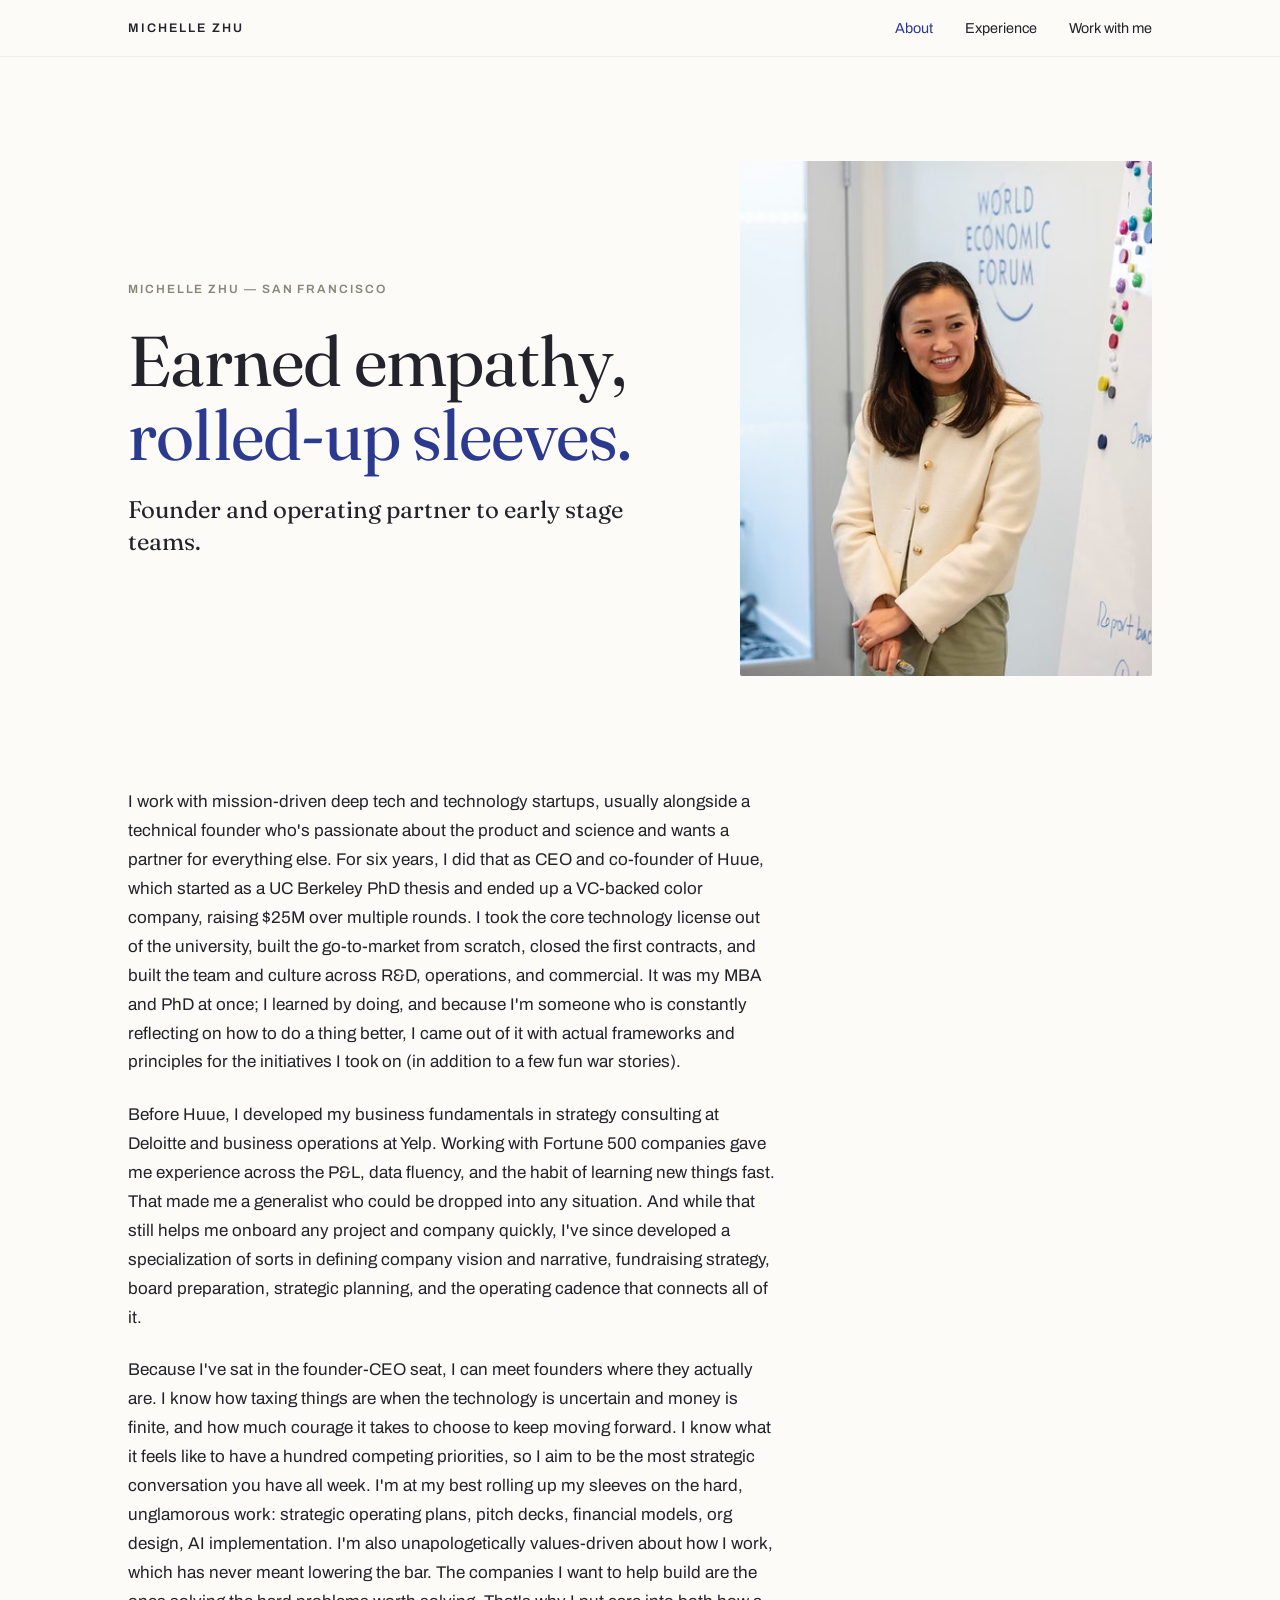
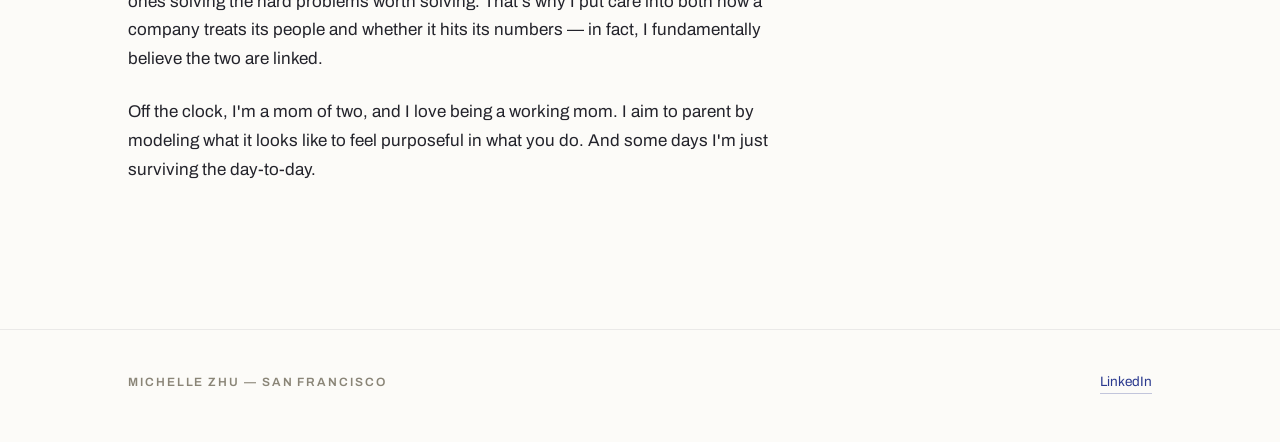
==== commit 41ca8705: "Add hero photo (WEF) with focused, zoomed crop" ====
--- a/index.html
+++ b/index.html
@@ -43,8 +43,7 @@
           <p class="subhead">Founder and operating partner to early stage teams.</p>
         </div>
         <div class="portrait">
-          <!-- Replace this placeholder with: <img src="michelle.jpg" alt="Michelle Zhu" /> -->
-          <span class="placeholder">Photo<br />coming soon</span>
+          <img src="michelle.jpg" alt="Michelle Zhu speaking at a World Economic Forum session" />
         </div>
       </div>
     </div>
--- a/styles.css
+++ b/styles.css
@@ -176,6 +176,10 @@
   width: 100%;
   height: 100%;
   object-fit: cover;
+  /* Focus + zoom on Michelle: origin sits on her face so scaling crops the room, not her */
+  object-position: 50% 46%;
+  transform: scale(1.35);
+  transform-origin: 50% 42%;
   display: block;
 }
 .portrait .placeholder {
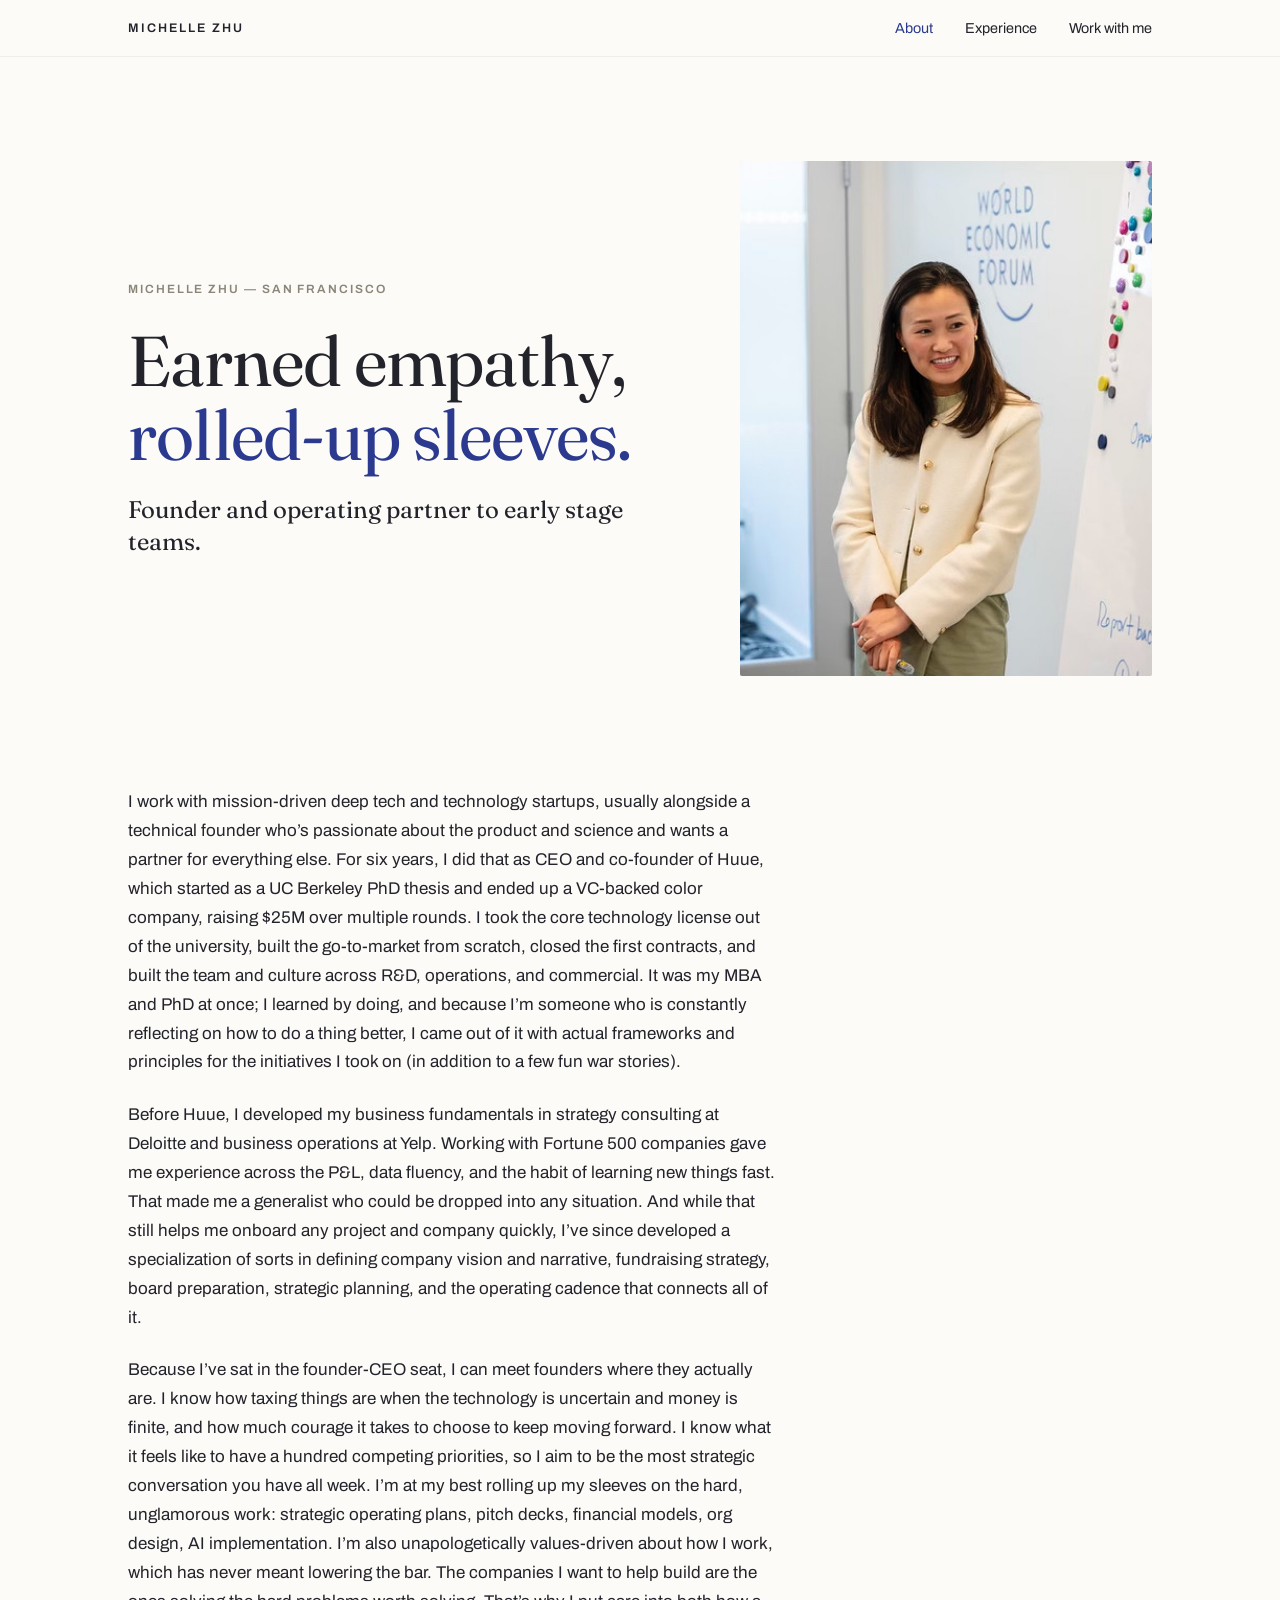
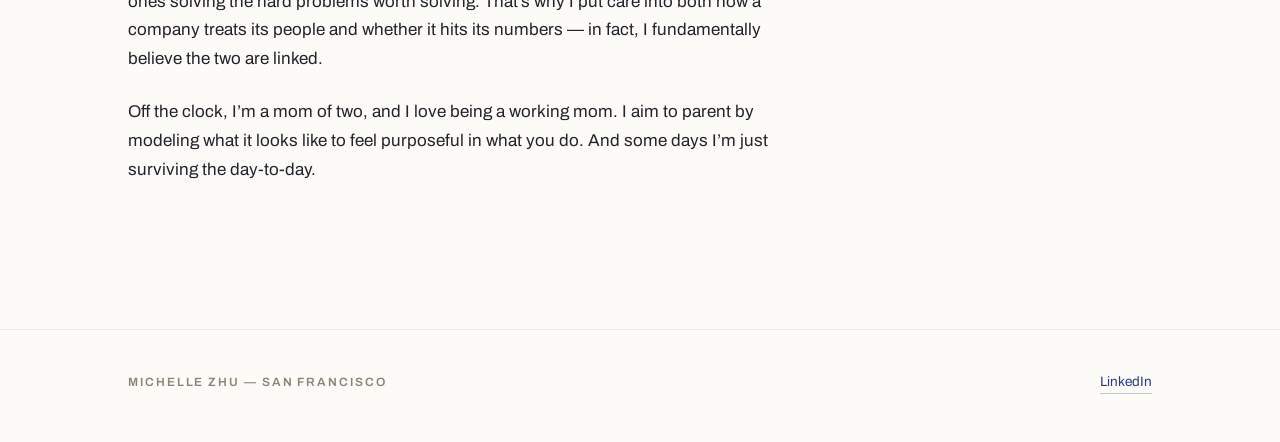
==== commit cb8c7fd5: "style(design): use typographic apostrophes in body copy" ====
--- a/index.html
+++ b/index.html
@@ -52,13 +52,13 @@
   <!-- ===================== ABOUT NARRATIVE ===================== -->
   <section class="section">
     <div class="wrap narrative">
-      <p>I work with mission-driven deep tech and technology startups, usually alongside a technical founder who's passionate about the product and science and wants a partner for everything else. For six years, I did that as CEO and co-founder of Huue, which started as a UC Berkeley PhD thesis and ended up a VC-backed color company, raising $25M over multiple rounds. I took the core technology license out of the university, built the go-to-market from scratch, closed the first contracts, and built the team and culture across R&D, operations, and commercial. It was my MBA and PhD at once; I learned by doing, and because I'm someone who is constantly reflecting on how to do a thing better, I came out of it with actual frameworks and principles for the initiatives I took on (in addition to a few fun war stories).</p>
+      <p>I work with mission-driven deep tech and technology startups, usually alongside a technical founder who’s passionate about the product and science and wants a partner for everything else. For six years, I did that as CEO and co-founder of Huue, which started as a UC Berkeley PhD thesis and ended up a VC-backed color company, raising $25M over multiple rounds. I took the core technology license out of the university, built the go-to-market from scratch, closed the first contracts, and built the team and culture across R&D, operations, and commercial. It was my MBA and PhD at once; I learned by doing, and because I’m someone who is constantly reflecting on how to do a thing better, I came out of it with actual frameworks and principles for the initiatives I took on (in addition to a few fun war stories).</p>
 
-      <p>Before Huue, I developed my business fundamentals in strategy consulting at Deloitte and business operations at Yelp. Working with Fortune 500 companies gave me experience across the P&L, data fluency, and the habit of learning new things fast. That made me a generalist who could be dropped into any situation. And while that still helps me onboard any project and company quickly, I've since developed a specialization of sorts in defining company vision and narrative, fundraising strategy, board preparation, strategic planning, and the operating cadence that connects all of it.</p>
+      <p>Before Huue, I developed my business fundamentals in strategy consulting at Deloitte and business operations at Yelp. Working with Fortune 500 companies gave me experience across the P&L, data fluency, and the habit of learning new things fast. That made me a generalist who could be dropped into any situation. And while that still helps me onboard any project and company quickly, I’ve since developed a specialization of sorts in defining company vision and narrative, fundraising strategy, board preparation, strategic planning, and the operating cadence that connects all of it.</p>
 
-      <p>Because I've sat in the founder-CEO seat, I can meet founders where they actually are. I know how taxing things are when the technology is uncertain and money is finite, and how much courage it takes to choose to keep moving forward. I know what it feels like to have a hundred competing priorities, so I aim to be the most strategic conversation you have all week. I'm at my best rolling up my sleeves on the hard, unglamorous work: strategic operating plans, pitch decks, financial models, org design, AI implementation. I'm also unapologetically values-driven about how I work, which has never meant lowering the bar. The companies I want to help build are the ones solving the hard problems worth solving. That's why I put care into both how a company treats its people and whether it hits its numbers — in fact, I fundamentally believe the two are linked.</p>
+      <p>Because I’ve sat in the founder-CEO seat, I can meet founders where they actually are. I know how taxing things are when the technology is uncertain and money is finite, and how much courage it takes to choose to keep moving forward. I know what it feels like to have a hundred competing priorities, so I aim to be the most strategic conversation you have all week. I’m at my best rolling up my sleeves on the hard, unglamorous work: strategic operating plans, pitch decks, financial models, org design, AI implementation. I’m also unapologetically values-driven about how I work, which has never meant lowering the bar. The companies I want to help build are the ones solving the hard problems worth solving. That’s why I put care into both how a company treats its people and whether it hits its numbers — in fact, I fundamentally believe the two are linked.</p>
 
-      <p>Off the clock, I'm a mom of two, and I love being a working mom. I aim to parent by modeling what it looks like to feel purposeful in what you do. And some days I'm just surviving the day-to-day.</p>
+      <p>Off the clock, I’m a mom of two, and I love being a working mom. I aim to parent by modeling what it looks like to feel purposeful in what you do. And some days I’m just surviving the day-to-day.</p>
     </div>
   </section>
 
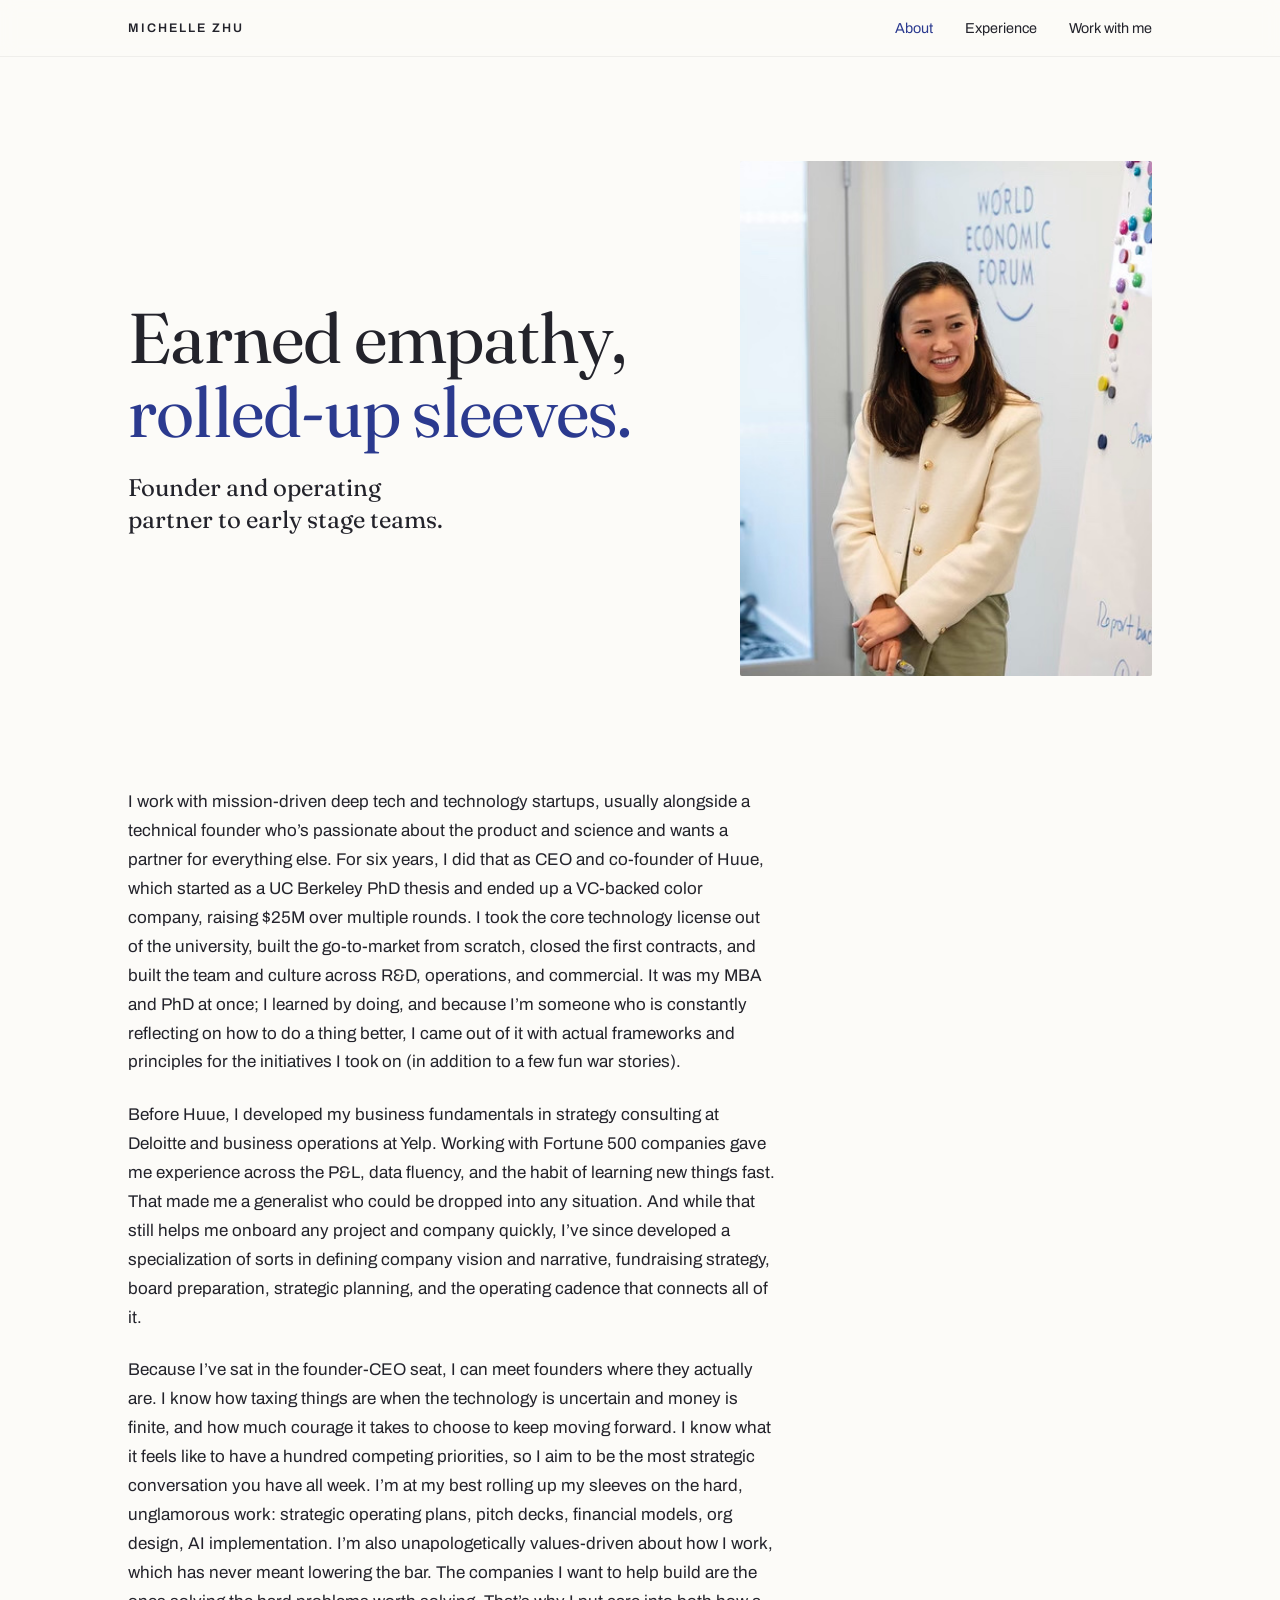
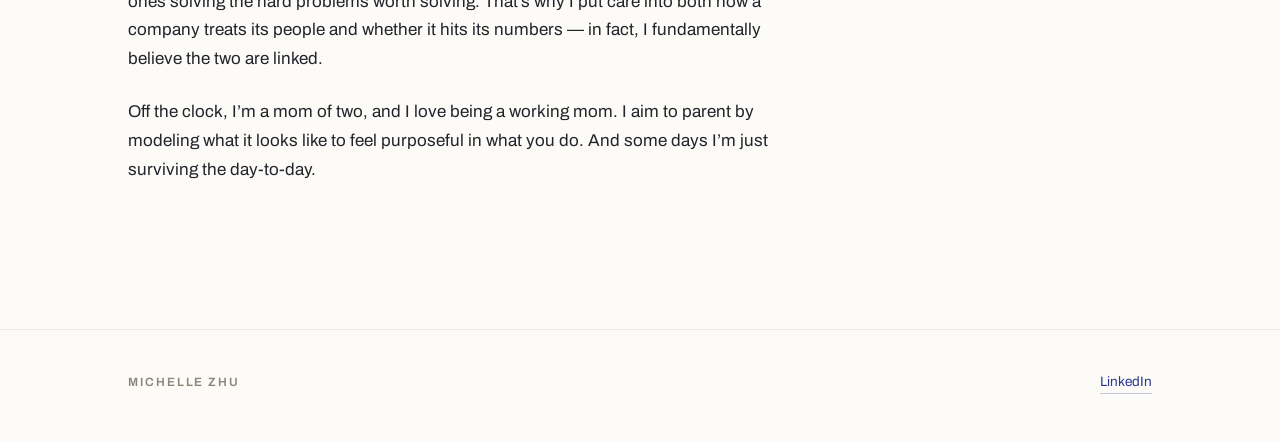
==== commit f4885165: "Copy polish: capitalize Teaching, reformat Education, remove San Francisco from footers and hero kic" ====
--- a/index.html
+++ b/index.html
@@ -38,7 +38,6 @@
     <div class="wrap">
       <div class="hero-grid">
         <div>
-          <p class="label kicker">Michelle Zhu — San Francisco</p>
           <h1>Earned empathy,<br /><span class="accent">rolled-up sleeves.</span></h1>
           <p class="subhead">Founder and operating partner to early stage teams.</p>
         </div>
@@ -65,7 +64,7 @@
   <!-- ===================== FOOTER ===================== -->
   <footer>
     <div class="wrap footer-inner">
-      <span class="label">Michelle Zhu — San Francisco</span>
+      <span class="label">Michelle Zhu</span>
       <a href="https://linkedin.com/in/michellejzhu35" target="_blank" rel="noopener">LinkedIn</a>
     </div>
   </footer>
--- a/styles.css
+++ b/styles.css
@@ -144,6 +144,7 @@
   color: var(--ink);
   max-width: 34ch;
   margin: 0;
+  text-wrap: balance;
 }
 
 /* ---------- Interior page header ---------- */
@@ -159,6 +160,7 @@
   line-height: 1.06;
   letter-spacing: -0.015em;
   margin: 0;
+  text-wrap: balance;
 }
 
 /* Photo */
@@ -226,6 +228,7 @@
   letter-spacing: -0.01em;
   max-width: 24ch;
   margin: 0;
+  text-wrap: balance;
 }
 
 .entry {
@@ -247,16 +250,16 @@
 }
 
 .entry-org {
-  font-family: var(--body);
-  font-size: 0.78rem;
-  font-weight: 600;
-  letter-spacing: 0.14em;
-  text-transform: uppercase;
-  color: var(--ink);
-  margin: 0 0 0.35rem;
+  font-family: var(--display);
+  font-size: clamp(1.4rem, 2.2vw, 1.65rem);
+  font-weight: 500;
+  line-height: 1.08;
+  letter-spacing: -0.01em;
+  color: var(--ink);
+  margin: 0 0 0.5rem;
 }
 .entry-meta {
-  font-size: 0.92rem;
+  font-size: 0.9rem;
   color: var(--warm-gray);
   margin: 0;
 }
@@ -269,7 +272,9 @@
 }
 .entry-body p {
   max-width: var(--measure);
-  margin: 0 0 1.1rem;
+  font-size: 0.95rem;
+  line-height: 1.65;
+  margin: 0 0 1rem;
 }
 .skills {
   max-width: var(--measure);
@@ -296,6 +301,19 @@
 .compact h3 {
   margin: 0 0 1rem;
 }
+.block-title {
+  font-family: var(--display);
+  font-size: clamp(1.4rem, 2.2vw, 1.65rem);
+  font-weight: 500;
+  line-height: 1.08;
+  letter-spacing: -0.01em;
+  color: var(--ink);
+  margin: 0 0 1rem;
+}
+/* A second titled block stacked in the same column (e.g. Speaking under Recognition) */
+.compact .block-title:not(:first-child) {
+  margin-top: clamp(1.75rem, 3vw, 2.25rem);
+}
 .compact ul {
   list-style: none;
   padding: 0;
@@ -316,24 +334,38 @@
 }
 
 /* ---------- Work with me ---------- */
-.offer {
-  margin: clamp(1.5rem, 4vw, 2.5rem) 0 0;
-}
+/* Work lead: framing sentence on the left, the three engagements on the right */
+.work-lead {
+  display: grid;
+  grid-template-columns: 1fr;
+  gap: clamp(2rem, 5vw, 3rem);
+  margin-top: clamp(1.5rem, 4vw, 2.5rem);
+}
+@media (min-width: 860px) {
+  .work-lead {
+    grid-template-columns: minmax(0, 20rem) minmax(0, 1fr);
+    gap: clamp(3rem, 6vw, 5rem);
+    align-items: start;
+  }
+}
+.work-intro .xp-intro { max-width: none; }
+
 .offer-item {
+  padding: clamp(1.25rem, 3vw, 1.75rem) 0;
+  border-top: 1px solid rgba(35, 35, 43, 0.1);
+}
+.offer-item:first-child { border-top: none; padding-top: 0; }
+.offer-item h3 {
+  font-family: var(--display);
+  font-weight: 500;
+  font-size: 1.3rem;
+  line-height: 1.2;
+  letter-spacing: -0.01em;
+  margin: 0 0 0.4rem;
+}
+.offer-item p {
   max-width: var(--measure);
-  padding: 1.25rem 0;
-  border-top: 1px solid rgba(35, 35, 43, 0.1);
-}
-.offer-item:first-child { border-top: none; }
-.offer-item h3 {
-  font-family: var(--display);
-  font-weight: 500;
-  font-size: 1.2rem;
-  margin: 0 0 0.4rem;
-  display: inline;
-}
-.offer-item p {
-  margin: 0.4rem 0 0;
+  margin: 0;
 }
 
 /* Contact */
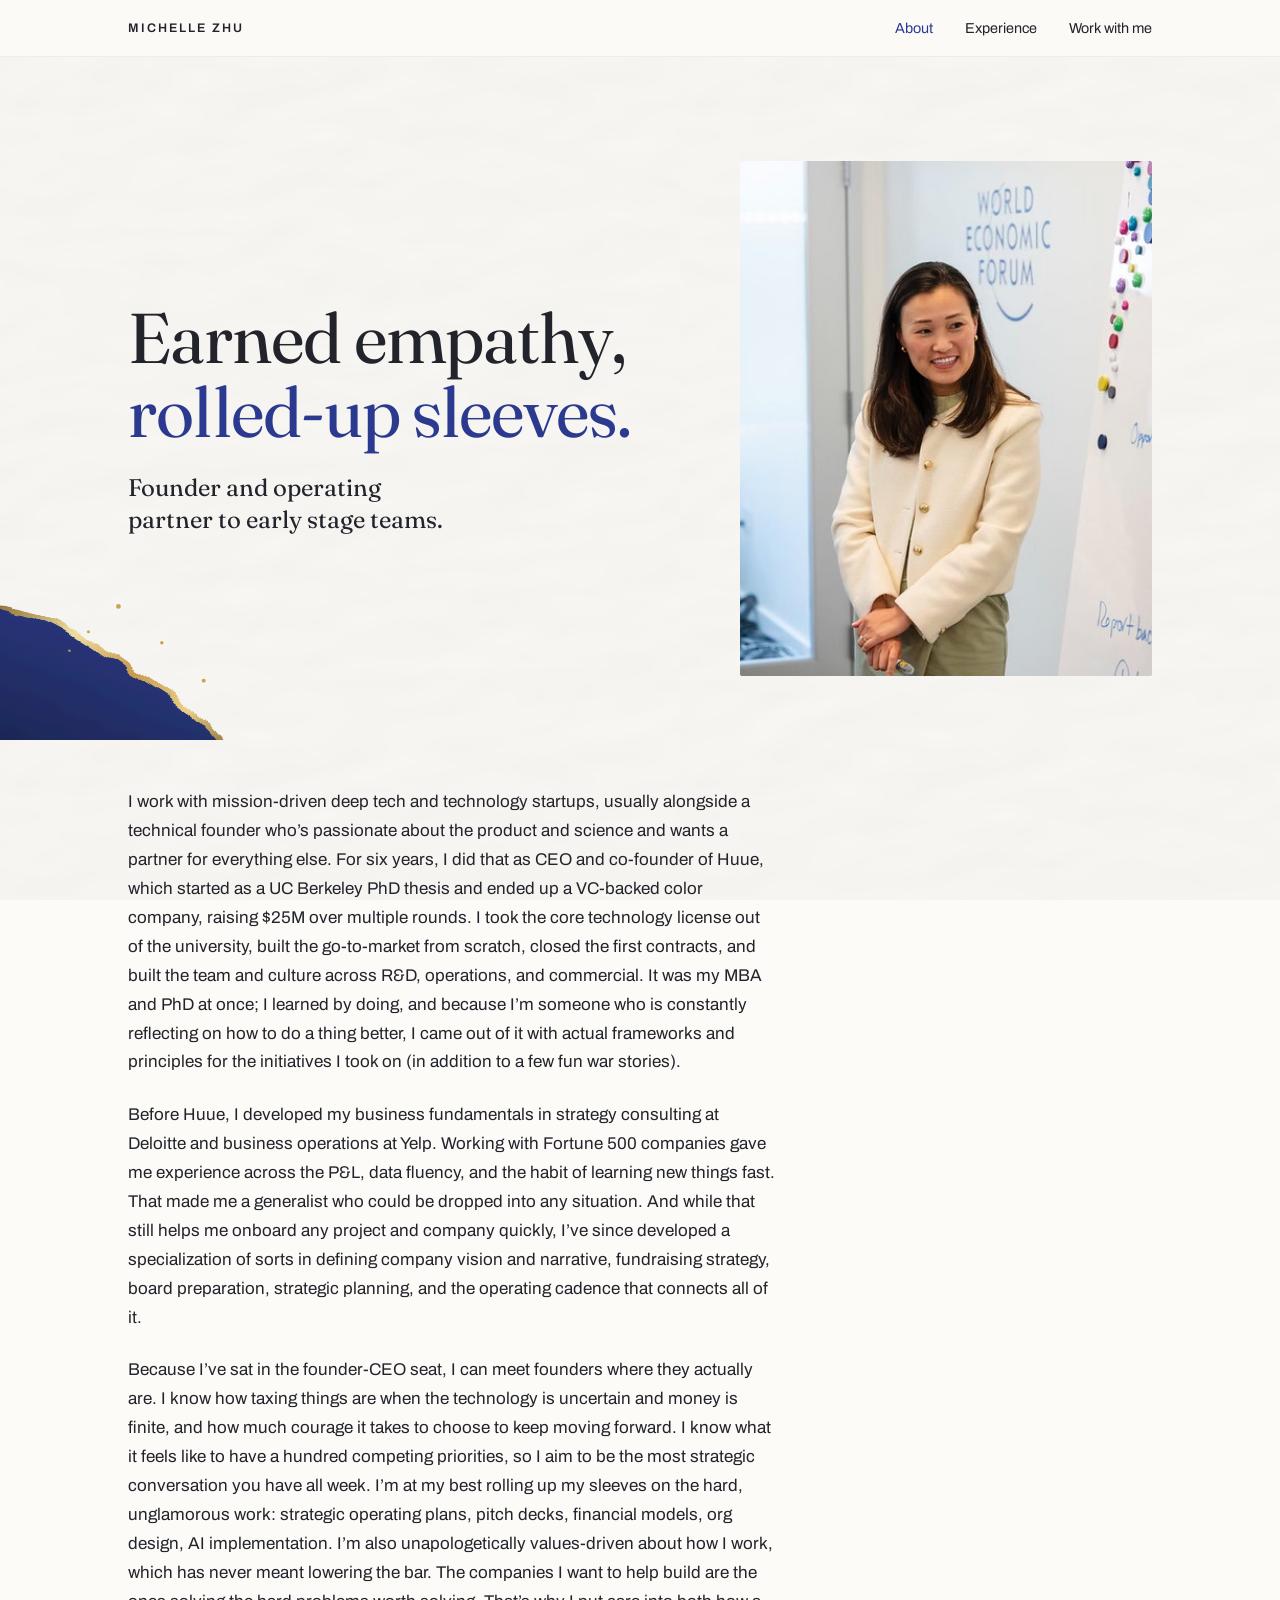
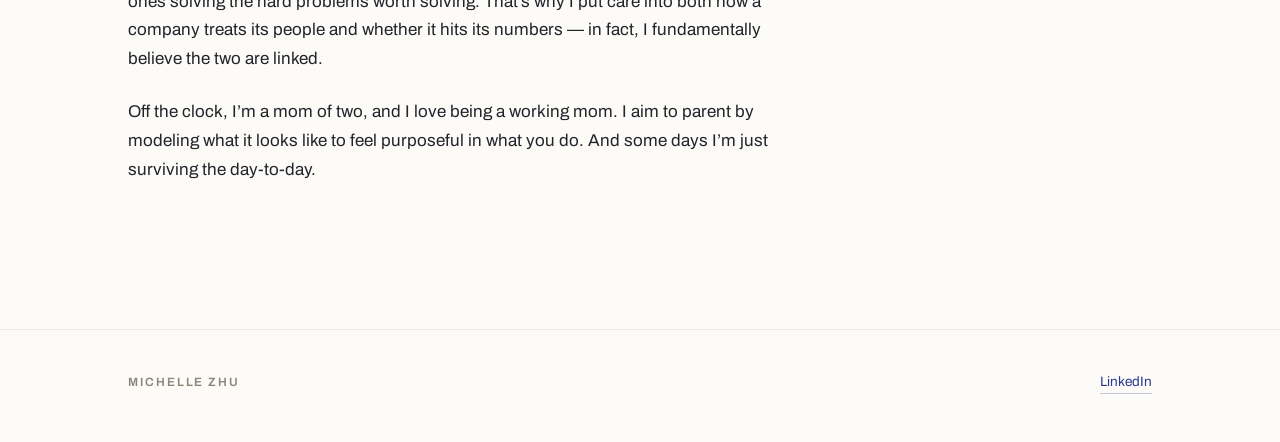
==== commit f93c3610: "Add Kintsugi paper: subtle plaster texture site-wide + navy/gold corner accents (larger on About)" ====
--- a/index.html
+++ b/index.html
@@ -35,6 +35,28 @@
 
   <!-- ===================== HERO / ABOUT ===================== -->
   <section id="about" class="hero">
+    <svg class="kintsugi kintsugi--hero-bl" viewBox="0 0 380 320" xmlns="http://www.w3.org/2000/svg" aria-hidden="true" focusable="false">
+      <defs>
+        <linearGradient id="kNavy" x1="0" y1="1" x2="0.7" y2="0">
+          <stop offset="0" stop-color="#1b2551" /><stop offset="1" stop-color="#2c3a86" />
+        </linearGradient>
+        <linearGradient id="kGold" x1="0" y1="0" x2="1" y2="1">
+          <stop offset="0" stop-color="#8A6A2E" /><stop offset="0.28" stop-color="#F0DCA0" />
+          <stop offset="0.52" stop-color="#C79A4E" /><stop offset="0.76" stop-color="#EAD08A" /><stop offset="1" stop-color="#7c5f2a" />
+        </linearGradient>
+        <filter id="kTorn" x="-30%" y="-30%" width="160%" height="160%">
+          <feTurbulence type="fractalNoise" baseFrequency="0.022 0.03" numOctaves="2" seed="7" result="t" />
+          <feDisplacementMap in="SourceGraphic" in2="t" scale="20" xChannelSelector="R" yChannelSelector="G" />
+        </filter>
+      </defs>
+      <g filter="url(#kTorn)">
+        <path d="M-20,340 L-20,150 C55,148 110,196 165,232 C220,268 262,286 292,340 Z" fill="url(#kNavy)" />
+        <path d="M-20,150 C55,148 110,196 165,232 C220,268 262,286 292,340" fill="none" stroke="url(#kGold)" stroke-width="7" stroke-linecap="round" />
+      </g>
+      <g fill="#C9A44E">
+        <circle cx="150" cy="150" r="3" /><circle cx="205" cy="196" r="2.2" /><circle cx="112" cy="182" r="1.9" /><circle cx="258" cy="244" r="2.5" /><circle cx="88" cy="206" r="1.5" />
+      </g>
+    </svg>
     <div class="wrap">
       <div class="hero-grid">
         <div>
--- a/styles.css
+++ b/styles.css
@@ -39,6 +39,8 @@
 
 /* ---------- Layout helpers ---------- */
 .wrap {
+  position: relative;
+  z-index: 1;
   width: 100%;
   max-width: var(--max);
   margin: 0 auto;
@@ -108,6 +110,8 @@
 
 /* ---------- Hero (About) ---------- */
 .hero {
+  position: relative;
+  overflow: hidden;
   padding-top: clamp(3.5rem, 9vw, 6.5rem);
   padding-bottom: clamp(2.5rem, 6vw, 4rem);
 }
@@ -498,3 +502,42 @@
   html { scroll-behavior: auto; }
   * { transition: none !important; }
 }
+
+/* ---------- Kintsugi paper ---------- */
+/* Subtle carved-white plaster texture across the whole page. Fixed so it reads as
+   the paper itself, multiply-blended so only the soft shadows show. */
+body::before {
+  content: "";
+  position: fixed;
+  inset: 0;
+  z-index: -1;
+  pointer-events: none;
+  opacity: 0.5;
+  mix-blend-mode: multiply;
+  background-image: url("data:image/svg+xml,%3Csvg xmlns='http://www.w3.org/2000/svg' width='680' height='680'%3E%3Cfilter id='p'%3E%3CfeTurbulence type='fractalNoise' baseFrequency='0.011 0.021' numOctaves='2' seed='4' result='n'/%3E%3CfeDiffuseLighting in='n' lighting-color='%23ffffff' surfaceScale='1.5' diffuseConstant='1'%3E%3CfeDistantLight azimuth='235' elevation='62'/%3E%3C/feDiffuseLighting%3E%3C/filter%3E%3Crect width='680' height='680' filter='url(%23p)'/%3E%3C/svg%3E");
+  background-size: 680px 680px;
+}
+
+/* Kintsugi accent — navy + gold "paint" tucked into an empty corner. */
+.kintsugi {
+  position: absolute;
+  z-index: 0;
+  pointer-events: none;
+  height: auto;
+}
+.kintsugi--hero-bl {
+  left: 0;
+  bottom: 0;
+  width: clamp(150px, 24vw, 300px);
+}
+/* Small corner mark in an interior page's footer, below the text. */
+footer.has-accent {
+  position: relative;
+  overflow: hidden;
+  padding-bottom: 5rem;
+}
+.kintsugi--foot {
+  left: 0;
+  bottom: 0;
+  width: clamp(110px, 15vw, 170px);
+}
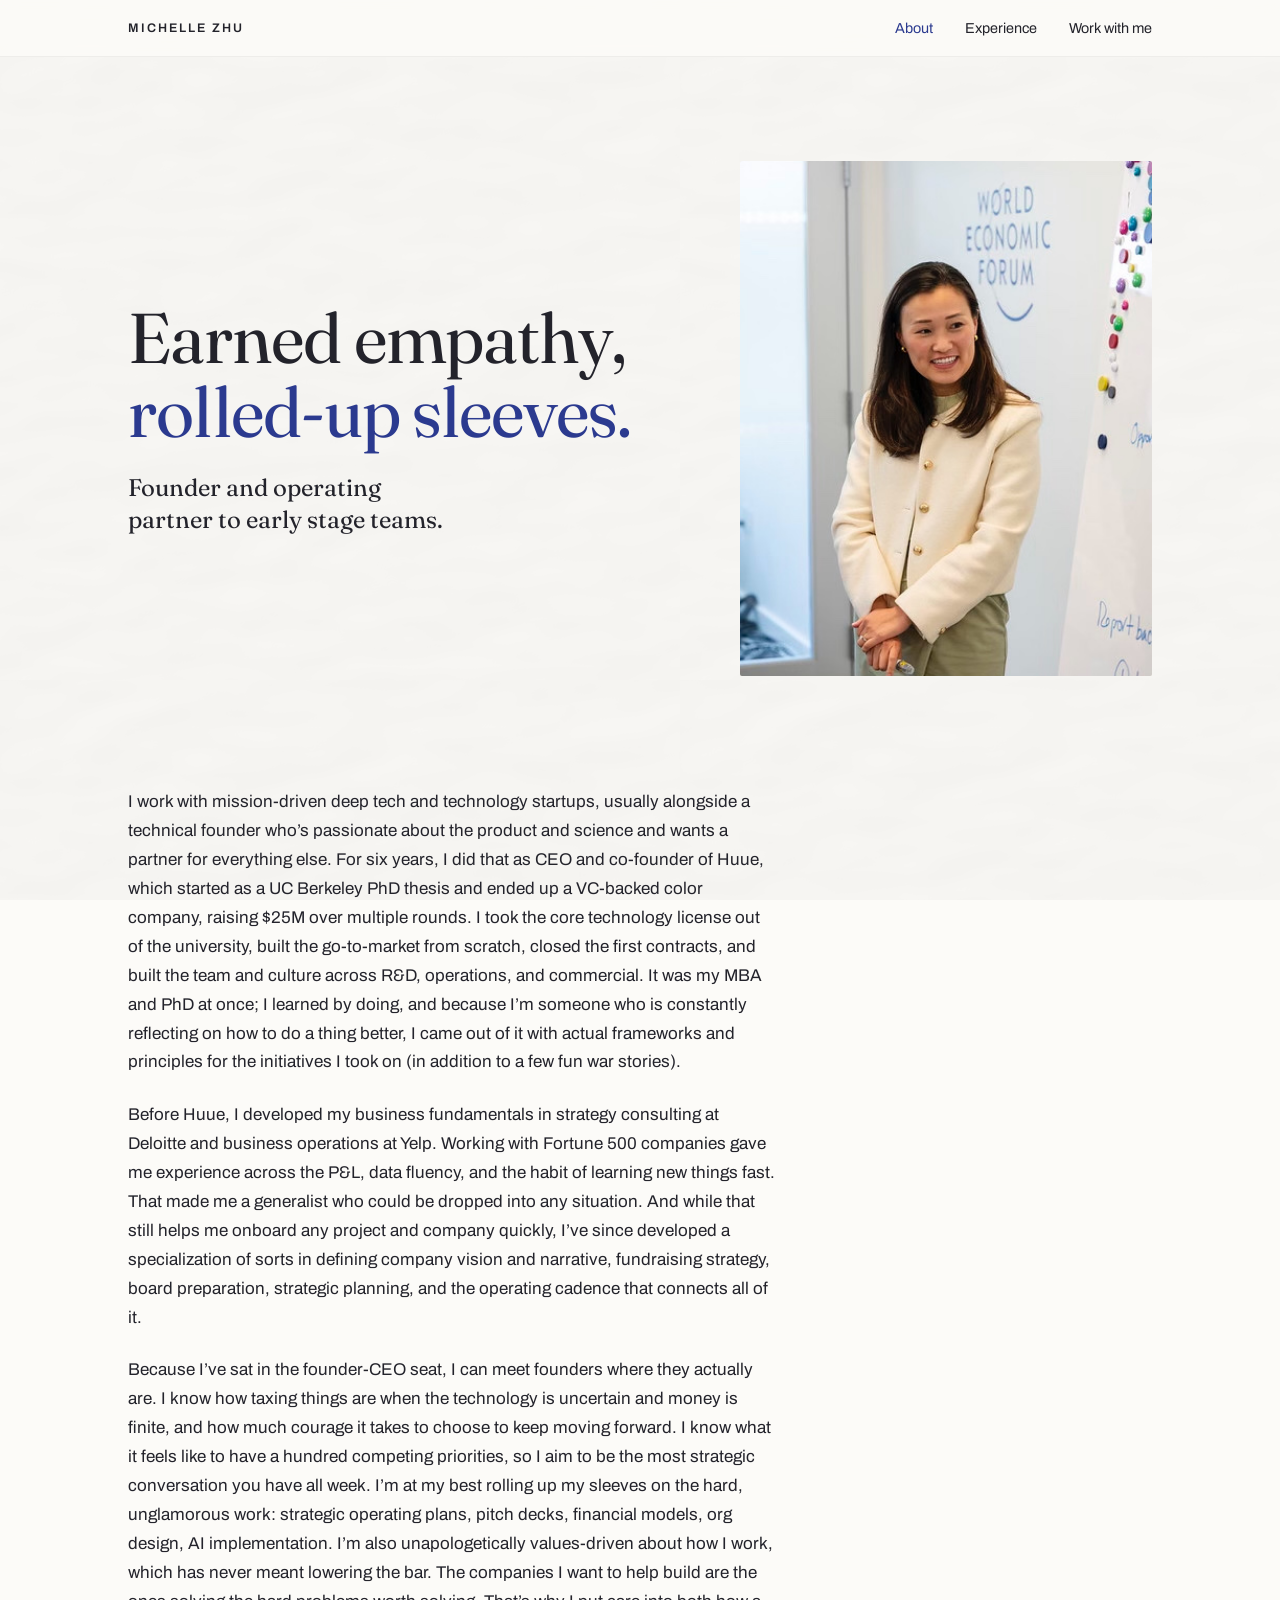
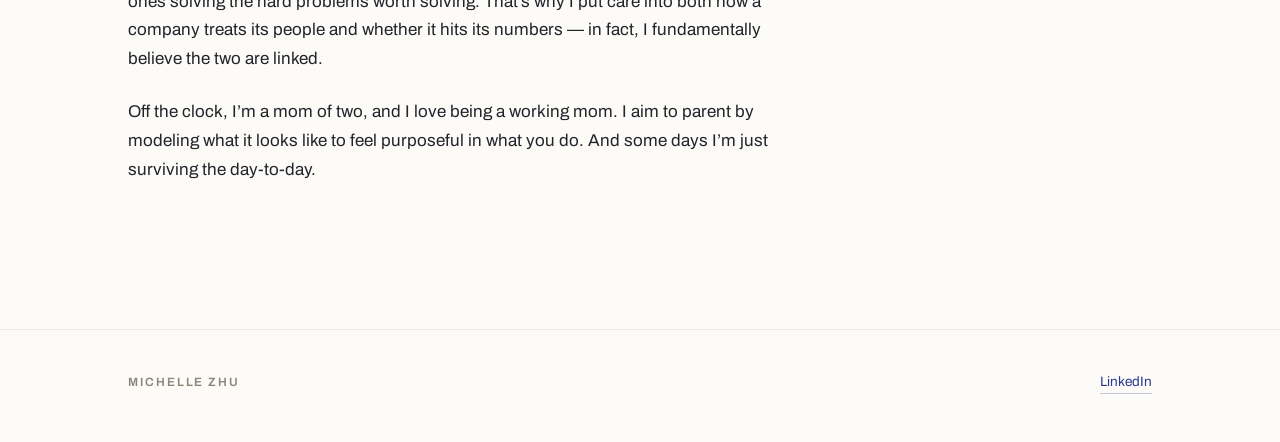
==== commit 711bf50a: "Remove Kintsugi navy/gold accents; keep the paper texture site-wide" ====
--- a/index.html
+++ b/index.html
@@ -35,28 +35,6 @@
 
   <!-- ===================== HERO / ABOUT ===================== -->
   <section id="about" class="hero">
-    <svg class="kintsugi kintsugi--hero-bl" viewBox="0 0 380 320" xmlns="http://www.w3.org/2000/svg" aria-hidden="true" focusable="false">
-      <defs>
-        <linearGradient id="kNavy" x1="0" y1="1" x2="0.7" y2="0">
-          <stop offset="0" stop-color="#1b2551" /><stop offset="1" stop-color="#2c3a86" />
-        </linearGradient>
-        <linearGradient id="kGold" x1="0" y1="0" x2="1" y2="1">
-          <stop offset="0" stop-color="#8A6A2E" /><stop offset="0.28" stop-color="#F0DCA0" />
-          <stop offset="0.52" stop-color="#C79A4E" /><stop offset="0.76" stop-color="#EAD08A" /><stop offset="1" stop-color="#7c5f2a" />
-        </linearGradient>
-        <filter id="kTorn" x="-30%" y="-30%" width="160%" height="160%">
-          <feTurbulence type="fractalNoise" baseFrequency="0.022 0.03" numOctaves="2" seed="7" result="t" />
-          <feDisplacementMap in="SourceGraphic" in2="t" scale="20" xChannelSelector="R" yChannelSelector="G" />
-        </filter>
-      </defs>
-      <g filter="url(#kTorn)">
-        <path d="M-20,340 L-20,150 C55,148 110,196 165,232 C220,268 262,286 292,340 Z" fill="url(#kNavy)" />
-        <path d="M-20,150 C55,148 110,196 165,232 C220,268 262,286 292,340" fill="none" stroke="url(#kGold)" stroke-width="7" stroke-linecap="round" />
-      </g>
-      <g fill="#C9A44E">
-        <circle cx="150" cy="150" r="3" /><circle cx="205" cy="196" r="2.2" /><circle cx="112" cy="182" r="1.9" /><circle cx="258" cy="244" r="2.5" /><circle cx="88" cy="206" r="1.5" />
-      </g>
-    </svg>
     <div class="wrap">
       <div class="hero-grid">
         <div>
--- a/styles.css
+++ b/styles.css
@@ -39,8 +39,6 @@
 
 /* ---------- Layout helpers ---------- */
 .wrap {
-  position: relative;
-  z-index: 1;
   width: 100%;
   max-width: var(--max);
   margin: 0 auto;
@@ -110,8 +108,6 @@
 
 /* ---------- Hero (About) ---------- */
 .hero {
-  position: relative;
-  overflow: hidden;
   padding-top: clamp(3.5rem, 9vw, 6.5rem);
   padding-bottom: clamp(2.5rem, 6vw, 4rem);
 }
@@ -503,7 +499,7 @@
   * { transition: none !important; }
 }
 
-/* ---------- Kintsugi paper ---------- */
+/* ---------- Paper texture ---------- */
 /* Subtle carved-white plaster texture across the whole page. Fixed so it reads as
    the paper itself, multiply-blended so only the soft shadows show. */
 body::before {
@@ -517,27 +513,3 @@
   background-image: url("data:image/svg+xml,%3Csvg xmlns='http://www.w3.org/2000/svg' width='680' height='680'%3E%3Cfilter id='p'%3E%3CfeTurbulence type='fractalNoise' baseFrequency='0.011 0.021' numOctaves='2' seed='4' result='n'/%3E%3CfeDiffuseLighting in='n' lighting-color='%23ffffff' surfaceScale='1.5' diffuseConstant='1'%3E%3CfeDistantLight azimuth='235' elevation='62'/%3E%3C/feDiffuseLighting%3E%3C/filter%3E%3Crect width='680' height='680' filter='url(%23p)'/%3E%3C/svg%3E");
   background-size: 680px 680px;
 }
-
-/* Kintsugi accent — navy + gold "paint" tucked into an empty corner. */
-.kintsugi {
-  position: absolute;
-  z-index: 0;
-  pointer-events: none;
-  height: auto;
-}
-.kintsugi--hero-bl {
-  left: 0;
-  bottom: 0;
-  width: clamp(150px, 24vw, 300px);
-}
-/* Small corner mark in an interior page's footer, below the text. */
-footer.has-accent {
-  position: relative;
-  overflow: hidden;
-  padding-bottom: 5rem;
-}
-.kintsugi--foot {
-  left: 0;
-  bottom: 0;
-  width: clamp(110px, 15vw, 170px);
-}
